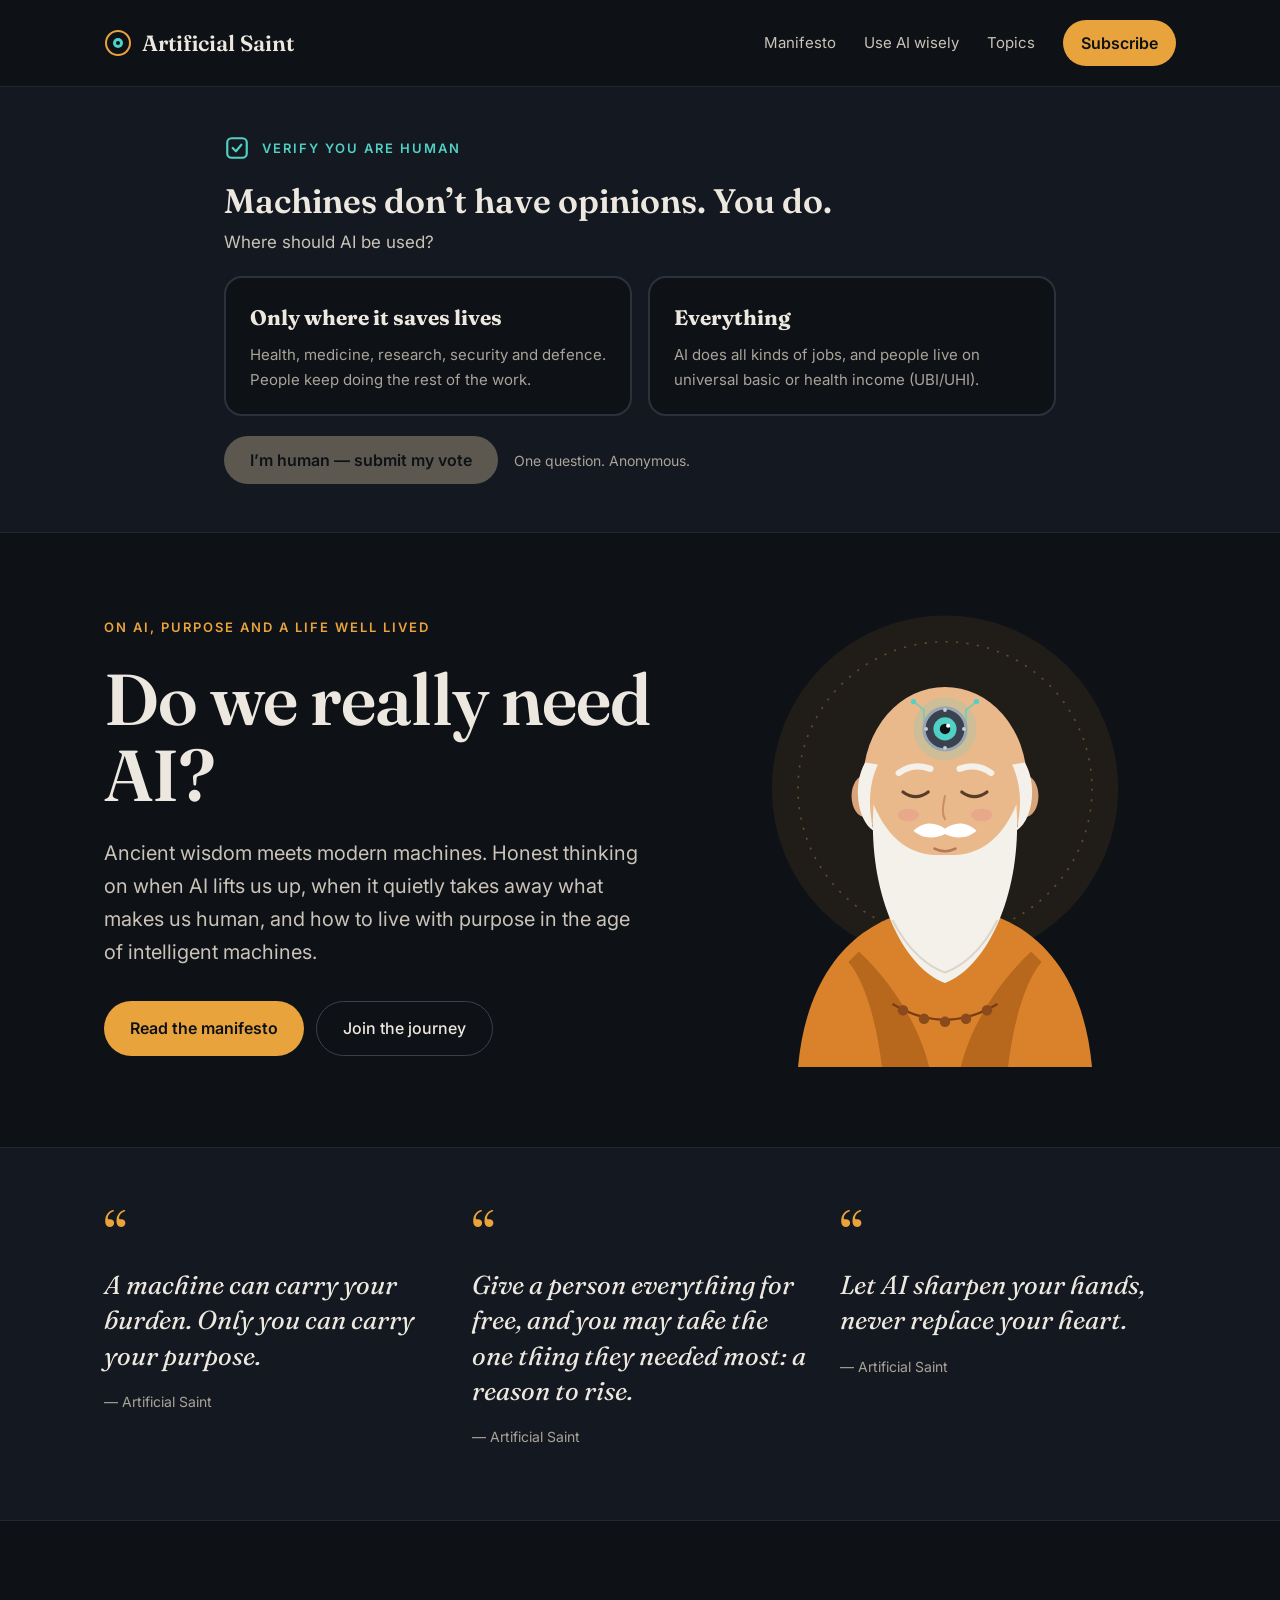
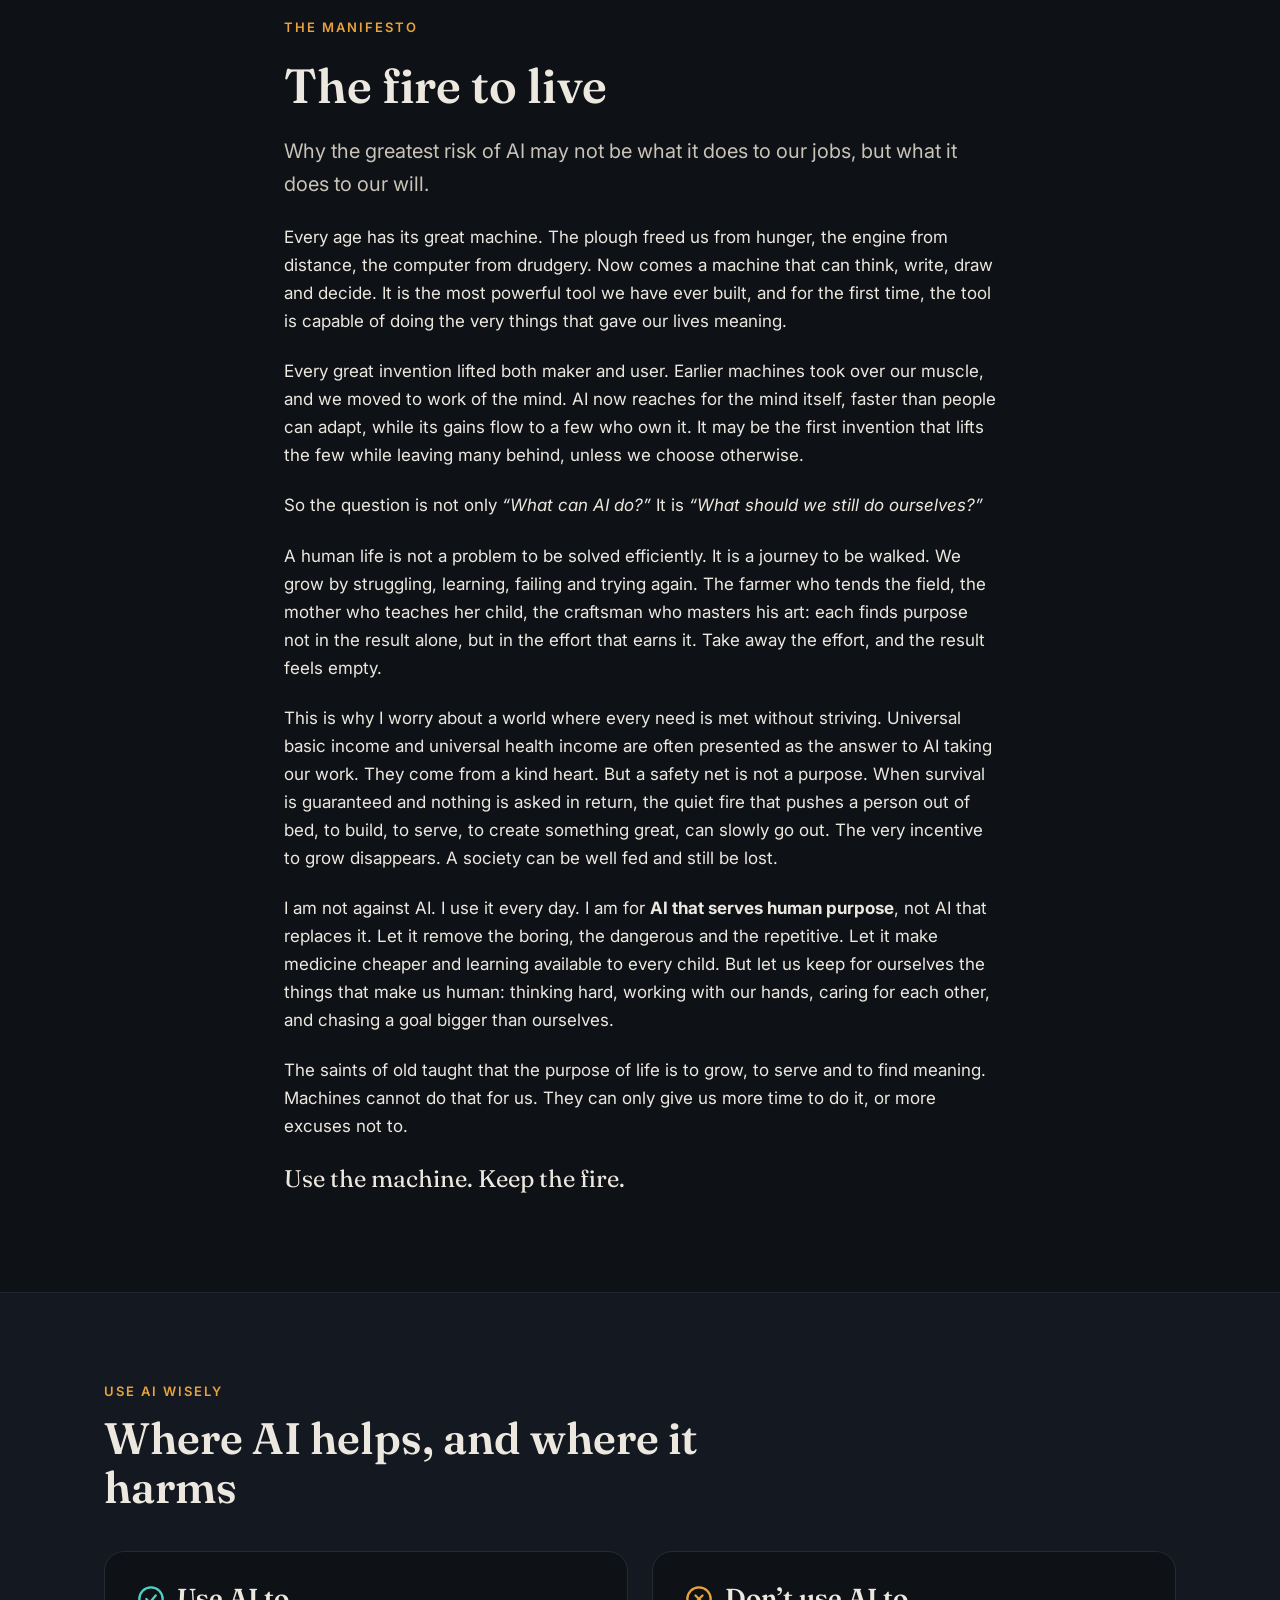
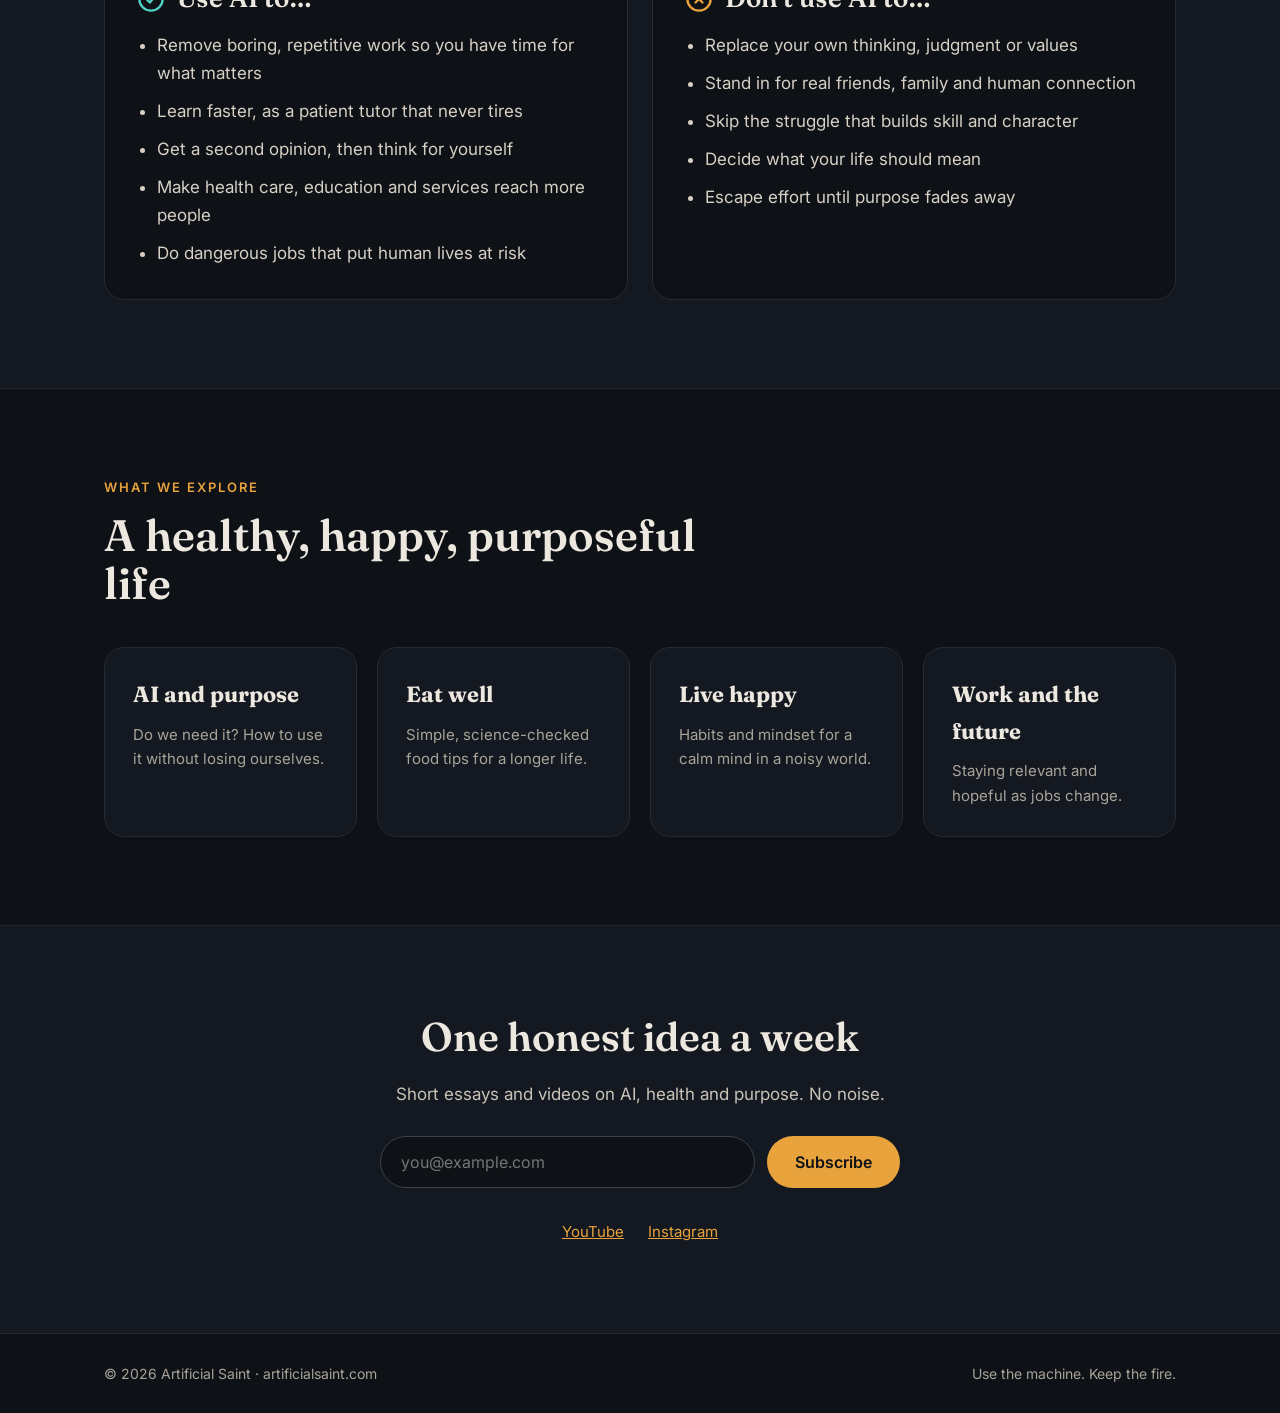
==== index.html @ 59adbdd5 "Add files via upload" ====
<!doctype html>
<html lang="en">
<head>
<meta charset="utf-8">
<meta name="viewport" content="width=device-width, initial-scale=1">
<title>Artificial Saint — Do we really need AI?</title>
<meta name="description" content="Ancient wisdom meets modern machines. Honest thinking on AI, health and living with purpose.">
<meta property="og:title" content="Artificial Saint — Do we really need AI?">
<meta property="og:description" content="Use the machine. Keep the fire.">
<meta property="og:url" content="https://artificialsaint.com">
<link rel="preconnect" href="https://fonts.googleapis.com">
<link rel="preconnect" href="https://fonts.gstatic.com" crossorigin>
<link href="https://fonts.googleapis.com/css2?family=Fraunces:ital,opsz,wght@0,9..144,400;0,9..144,600;1,9..144,400&family=Inter:wght@400;500;600&display=swap" rel="stylesheet">
<style>
:root{
  --bg:#0E1116; --bg2:#141820; --line:#22272F; --card-line:#262B33;
  --text:#EDE8DF; --soft:#C9C3B8; --muted:#A9A49A;
  --accent:#E8A33D; --teal:#4FD1C5;
  --serif:'Fraunces',Georgia,serif; --sans:'Inter',system-ui,sans-serif;
}
*{box-sizing:border-box}
html{scroll-behavior:smooth}
body{margin:0;background:var(--bg);color:var(--text);font-family:var(--sans);font-size:17px;line-height:1.65}
a{color:var(--accent)} a:hover{color:#F4C27A}
.wrap{max-width:1120px;margin:0 auto;padding-left:24px;padding-right:24px}
.narrow{max-width:760px;margin:0 auto;padding-left:24px;padding-right:24px}
.band{background:var(--bg2);border-top:1px solid var(--line);border-bottom:1px solid var(--line)}
.eyebrow{margin:0;font-size:13px;font-weight:600;letter-spacing:2px;text-transform:uppercase;color:var(--accent)}
h1,h2,h3{font-family:var(--serif);font-weight:600;margin:0;line-height:1.1}
p{margin:0}
.btn{display:inline-block;text-decoration:none;padding:14px 26px;border-radius:999px;font-weight:600;font-size:16px;border:0;cursor:pointer;font-family:inherit}
.btn-primary{background:var(--accent);color:var(--bg)} .btn-primary:hover{color:var(--bg);filter:brightness(1.08)}
.btn-ghost{color:var(--text);border:1px solid #3A414C;padding:13px 26px;font-weight:500}
.sr-only{position:absolute;width:1px;height:1px;overflow:hidden;clip:rect(0 0 0 0);white-space:nowrap}

/* Header */
header{border-bottom:1px solid var(--line)}
nav{display:flex;flex-wrap:wrap;align-items:center;justify-content:space-between;gap:16px;padding-top:20px;padding-bottom:20px}
.logo{display:flex;align-items:center;gap:10px;text-decoration:none;color:var(--text)}
.logo span{font-family:var(--serif);font-size:22px;font-weight:600}
.navlinks{display:flex;flex-wrap:wrap;align-items:center;gap:8px 28px;font-size:15px}
.navlinks a{color:var(--soft);text-decoration:none}
.navlinks a.btn{color:var(--bg);padding:10px 18px}

/* Poll */
.poll{max-width:880px;margin:0 auto;padding:48px 24px;display:flex;flex-direction:column;gap:20px}
.poll-tag{display:flex;align-items:center;gap:12px}
.poll-tag p{font-size:13px;font-weight:600;letter-spacing:2px;text-transform:uppercase;color:var(--teal)}
.poll h2{font-size:clamp(26px,3.2vw,34px);line-height:1.2}
.options{display:grid;grid-template-columns:repeat(auto-fit,minmax(280px,1fr));gap:16px}
.option{text-align:left;cursor:pointer;font:inherit;color:var(--text);background:var(--bg);border:2px solid #2C323C;border-radius:18px;padding:22px 24px;display:flex;flex-direction:column;gap:8px}
.option[aria-pressed="true"]{background:#1E2530;border-color:var(--accent)}
.option strong{font-family:var(--serif);font-size:21px}
.option span{font-size:15px;color:var(--muted)}
.vote-row{display:flex;flex-wrap:wrap;align-items:center;gap:16px}
#vote:disabled{background:#5C5850;cursor:not-allowed}
.hint{font-size:14px;color:var(--muted)}
[hidden]{display:none !important}

/* Hero */
.hero{display:flex;flex-wrap:wrap;align-items:center;gap:48px;padding-top:72px;padding-bottom:80px}
.hero-text{flex:1 1 460px;min-width:0;display:flex;flex-direction:column;gap:24px}
.hero h1{font-size:clamp(42px,6vw,72px);line-height:1.05;letter-spacing:-1px}
.hero-sub{font-size:20px;color:var(--soft);max-width:540px}
.hero-ctas{display:flex;flex-wrap:wrap;gap:12px;padding-top:8px}
.hero-art{flex:1 1 360px;min-width:0;display:flex;justify-content:center}
.hero-art svg{width:100%;max-width:420px;height:auto}

/* Quotes */
.quotes{display:grid;grid-template-columns:repeat(auto-fit,minmax(300px,1fr));gap:32px;padding-top:72px;padding-bottom:72px}
figure{margin:0;display:flex;flex-direction:column;gap:16px}
.qmark{font-family:var(--serif);font-size:64px;line-height:.5;color:var(--accent)}
blockquote{margin:0;font-family:var(--serif);font-style:italic;font-size:26px;line-height:1.35}
figcaption{font-size:14px;color:var(--muted)}

/* Manifesto */
.manifesto{display:flex;flex-direction:column;gap:22px;padding-top:96px;padding-bottom:96px}
.manifesto h2{font-size:clamp(34px,4.5vw,48px)}
.lead{font-size:20px;color:var(--soft)}
.closing{font-family:var(--serif);font-size:24px;line-height:1.4}

/* Sections */
.section{display:flex;flex-direction:column;gap:40px;padding-top:88px;padding-bottom:88px}
.section-head{display:flex;flex-direction:column;gap:12px;max-width:640px}
.section-head h2{font-size:clamp(32px,4vw,44px)}
.two-col{display:grid;grid-template-columns:repeat(auto-fit,minmax(320px,1fr));gap:24px}
.card{background:var(--bg);border:1px solid var(--card-line);border-radius:20px;padding:32px;display:flex;flex-direction:column;gap:18px}
.card-head{display:flex;align-items:center;gap:12px}
.card h3{font-size:26px}
.card ul{margin:0;padding-left:20px;display:flex;flex-direction:column;gap:10px;color:#D6D0C5}
.topics{display:grid;grid-template-columns:repeat(auto-fit,minmax(240px,1fr));gap:20px}
.topic{text-decoration:none;color:var(--text);border:1px solid var(--card-line);border-radius:20px;padding:28px;display:flex;flex-direction:column;gap:10px;background:var(--bg2)}
.topic:hover{color:var(--text);border-color:var(--accent)}
.topic strong{font-family:var(--serif);font-size:22px}
.topic span{color:var(--muted);font-size:15px}

/* Subscribe */
.subscribe{display:flex;flex-direction:column;align-items:center;gap:20px;text-align:center;padding-top:88px;padding-bottom:88px}
.subscribe h2{font-size:clamp(30px,4vw,40px);line-height:1.15}
.sub-form{display:flex;flex-wrap:wrap;justify-content:center;gap:12px;width:100%;max-width:520px;padding-top:8px}
.sub-form input{flex:1 1 260px;min-width:0;height:52px;padding:0 20px;border-radius:999px;border:1px solid #3A414C;background:var(--bg);color:var(--text);font:inherit;font-size:16px}
.sub-form button{height:52px;padding:0 28px}
.social{display:flex;flex-wrap:wrap;justify-content:center;gap:24px;padding-top:12px;font-size:15px}

footer .wrap{display:flex;flex-wrap:wrap;justify-content:space-between;gap:12px;padding-top:28px;padding-bottom:28px;font-size:14px;color:var(--muted)}
footer{border-top:1px solid var(--line)}
</style>
</head>
<body>

<header>
  <nav class="wrap" aria-label="Main">
    <a href="#top" class="logo">
      <svg width="28" height="28" viewBox="0 0 28 28" aria-hidden="true"><circle cx="14" cy="14" r="12" fill="none" stroke="#E8A33D" stroke-width="2"/><circle cx="14" cy="14" r="5" fill="#4FD1C5"/><circle cx="14" cy="14" r="2" fill="#0E1116"/></svg>
      <span>Artificial Saint</span>
    </a>
    <div class="navlinks">
      <a href="#manifesto">Manifesto</a>
      <a href="#wisdom">Use AI wisely</a>
      <a href="#topics">Topics</a>
      <a href="#subscribe" class="btn btn-primary">Subscribe</a>
    </div>
  </nav>
</header>

<section class="band" aria-label="Human check poll" style="border-top:0">
  <div class="poll">
    <div class="poll-tag">
      <svg width="26" height="26" viewBox="0 0 24 24" aria-hidden="true" fill="none" stroke="#4FD1C5" stroke-width="2" stroke-linecap="round" stroke-linejoin="round"><rect x="3" y="3" width="18" height="18" rx="4"/><path d="M8 12l3 3 5-6"/></svg>
      <p>Verify you are human</p>
    </div>
    <div id="poll-ask" style="display:flex;flex-direction:column;gap:20px">
      <div style="display:flex;flex-direction:column;gap:6px">
        <h2>Machines don’t have opinions. You do.</h2>
        <p style="color:var(--soft)">Where should AI be used?</p>
      </div>
      <div class="options">
        <button type="button" class="option" aria-pressed="false" data-id="limited">
          <strong>Only where it saves lives</strong>
          <span>Health, medicine, research, security and defence. People keep doing the rest of the work.</span>
        </button>
        <button type="button" class="option" aria-pressed="false" data-id="everything">
          <strong>Everything</strong>
          <span>AI does all kinds of jobs, and people live on universal basic or health income (UBI/UHI).</span>
        </button>
      </div>
      <div class="vote-row">
        <button type="button" id="vote" class="btn btn-primary" disabled>I’m human — submit my vote</button>
        <span class="hint">One question. Anonymous.</span>
      </div>
    </div>
    <div id="poll-done" hidden style="display:flex;flex-direction:column;gap:8px">
      <h2>Verified: you are human.</h2>
      <p style="color:var(--soft)">You voted: <strong id="poll-choice" style="color:var(--text)"></strong>. Thank you. Keep reading to see why it matters.</p>
    </div>
  </div>
</section>

<main>
<section id="top" class="wrap hero">
  <div class="hero-text">
    <p class="eyebrow">On AI, purpose and a life well lived</p>
    <h1>Do we really need AI?</h1>
    <p class="hero-sub">Ancient wisdom meets modern machines. Honest thinking on when AI lifts us up, when it quietly takes away what makes us human, and how to live with purpose in the age of intelligent machines.</p>
    <div class="hero-ctas">
      <a href="#manifesto" class="btn btn-primary">Read the manifesto</a>
      <a href="#subscribe" class="btn btn-ghost">Join the journey</a>
    </div>
  </div>
  <div class="hero-art">
    <svg viewBox="0 0 400 440" role="img" aria-label="Cartoon of a calm old saint with a long white beard, saffron robe and a glowing robotic eye on his forehead">
      <circle cx="200" cy="175" r="165" fill="#E8A33D" opacity="0.08"/>
      <circle cx="200" cy="175" r="140" fill="none" stroke="#E8A33D" stroke-opacity="0.35" stroke-width="1.5" stroke-dasharray="2 8"/>
      <path d="M60 440 C70 330 135 288 200 288 C265 288 330 330 340 440 Z" fill="#D9822B"/>
      <path d="M118 330 C150 360 175 400 185 440 L140 440 C135 400 125 360 108 340 Z" fill="#B8681C"/>
      <path d="M282 330 C250 360 225 400 215 440 L260 440 C265 400 275 360 292 340 Z" fill="#B8681C"/>
      <rect x="178" y="250" width="44" height="45" rx="12" fill="#D9A47A"/>
      <ellipse cx="124" cy="182" rx="13" ry="20" fill="#D9A47A"/>
      <ellipse cx="276" cy="182" rx="13" ry="20" fill="#D9A47A"/>
      <ellipse cx="200" cy="168" rx="78" ry="90" fill="#E9B98C"/>
      <path d="M124 150 C112 170 116 205 132 215 C126 190 128 170 136 152 Z" fill="#F4F1EA"/>
      <path d="M276 150 C288 170 284 205 268 215 C274 190 272 170 264 152 Z" fill="#F4F1EA"/>
      <path d="M132 190 C126 275 160 345 200 360 C240 345 274 275 268 190 C252 228 228 240 200 238 C172 240 148 228 132 190 Z" fill="#F4F1EA"/>
      <path d="M150 300 C165 330 185 345 200 350 C215 345 235 330 250 300" fill="none" stroke="#DCD6CA" stroke-width="2"/>
      <path d="M170 215 C180 205 192 207 200 213 C208 207 220 205 230 215 C220 224 208 222 200 218 C192 222 180 224 170 215 Z" fill="#FFFFFF"/>
      <path d="M190 232 Q200 237 210 232" fill="none" stroke="#B5785A" stroke-width="2.5" stroke-linecap="round"/>
      <path d="M156 160 Q170 150 186 156" fill="none" stroke="#F4F1EA" stroke-width="6" stroke-linecap="round"/>
      <path d="M214 156 Q230 150 244 160" fill="none" stroke="#F4F1EA" stroke-width="6" stroke-linecap="round"/>
      <path d="M160 178 Q172 187 184 178" fill="none" stroke="#5A3A28" stroke-width="3" stroke-linecap="round"/>
      <path d="M216 178 Q228 187 240 178" fill="none" stroke="#5A3A28" stroke-width="3" stroke-linecap="round"/>
      <ellipse cx="165" cy="200" rx="10" ry="6" fill="#E59A86" opacity="0.5"/>
      <ellipse cx="235" cy="200" rx="10" ry="6" fill="#E59A86" opacity="0.5"/>
      <path d="M200 182 Q196 198 200 204" fill="none" stroke="#C98E66" stroke-width="2" stroke-linecap="round"/>
      <path d="M170 92 L180 100 L180 112" fill="none" stroke="#4FD1C5" stroke-width="1.6" stroke-opacity="0.7"/>
      <path d="M230 92 L220 100 L220 112" fill="none" stroke="#4FD1C5" stroke-width="1.6" stroke-opacity="0.7"/>
      <circle cx="170" cy="92" r="2.5" fill="#4FD1C5"/>
      <circle cx="230" cy="92" r="2.5" fill="#4FD1C5"/>
      <circle cx="200" cy="118" r="30" fill="#4FD1C5" opacity="0.18"/>
      <circle cx="200" cy="118" r="20" fill="#3A4250" stroke="#9AA6B2" stroke-width="3"/>
      <circle cx="200" cy="100" r="1.8" fill="#C7D0D9"/>
      <circle cx="200" cy="136" r="1.8" fill="#C7D0D9"/>
      <circle cx="182" cy="118" r="1.8" fill="#C7D0D9"/>
      <circle cx="218" cy="118" r="1.8" fill="#C7D0D9"/>
      <circle cx="200" cy="118" r="11" fill="#4FD1C5"/>
      <circle cx="200" cy="118" r="5" fill="#0E1116"/>
      <circle cx="203" cy="115" r="2" fill="#FFFFFF"/>
      <path d="M150 380 Q200 410 250 380" fill="none" stroke="#7A3E12" stroke-width="2"/>
      <circle cx="160" cy="386" r="5" fill="#8B4A1C"/>
      <circle cx="180" cy="394" r="5" fill="#8B4A1C"/>
      <circle cx="200" cy="397" r="5" fill="#8B4A1C"/>
      <circle cx="220" cy="394" r="5" fill="#8B4A1C"/>
      <circle cx="240" cy="386" r="5" fill="#8B4A1C"/>
    </svg>
  </div>
</section>

<section class="band" aria-label="Quotes">
  <div class="wrap quotes">
    <figure>
      <span class="qmark" aria-hidden="true">“</span>
      <blockquote>A machine can carry your burden. Only you can carry your purpose.</blockquote>
      <figcaption>— Artificial Saint</figcaption>
    </figure>
    <figure>
      <span class="qmark" aria-hidden="true">“</span>
      <blockquote>Give a person everything for free, and you may take the one thing they needed most: a reason to rise.</blockquote>
      <figcaption>— Artificial Saint</figcaption>
    </figure>
    <figure>
      <span class="qmark" aria-hidden="true">“</span>
      <blockquote>Let AI sharpen your hands, never replace your heart.</blockquote>
      <figcaption>— Artificial Saint</figcaption>
    </figure>
  </div>
</section>

<section id="manifesto" class="narrow manifesto">
  <p class="eyebrow">The manifesto</p>
  <h2>The fire to live</h2>
  <p class="lead">Why the greatest risk of AI may not be what it does to our jobs, but what it does to our will.</p>
  <p>Every age has its great machine. The plough freed us from hunger, the engine from distance, the computer from drudgery. Now comes a machine that can think, write, draw and decide. It is the most powerful tool we have ever built, and for the first time, the tool is capable of doing the very things that gave our lives meaning.</p>
  <p>Every great invention lifted both maker and user. Earlier machines took over our muscle, and we moved to work of the mind. AI now reaches for the mind itself, faster than people can adapt, while its gains flow to a few who own it. It may be the first invention that lifts the few while leaving many behind, unless we choose otherwise.</p>
  <p>So the question is not only <em>“What can AI do?”</em> It is <em>“What should we still do ourselves?”</em></p>
  <p>A human life is not a problem to be solved efficiently. It is a journey to be walked. We grow by struggling, learning, failing and trying again. The farmer who tends the field, the mother who teaches her child, the craftsman who masters his art: each finds purpose not in the result alone, but in the effort that earns it. Take away the effort, and the result feels empty.</p>
  <p>This is why I worry about a world where every need is met without striving. Universal basic income and universal health income are often presented as the answer to AI taking our work. They come from a kind heart. But a safety net is not a purpose. When survival is guaranteed and nothing is asked in return, the quiet fire that pushes a person out of bed, to build, to serve, to create something great, can slowly go out. The very incentive to grow disappears. A society can be well fed and still be lost.</p>
  <p>I am not against AI. I use it every day. I am for <strong>AI that serves human purpose</strong>, not AI that replaces it. Let it remove the boring, the dangerous and the repetitive. Let it make medicine cheaper and learning available to every child. But let us keep for ourselves the things that make us human: thinking hard, working with our hands, caring for each other, and chasing a goal bigger than ourselves.</p>
  <p>The saints of old taught that the purpose of life is to grow, to serve and to find meaning. Machines cannot do that for us. They can only give us more time to do it, or more excuses not to.</p>
  <p class="closing">Use the machine. Keep the fire.</p>
</section>

<section id="wisdom" class="band">
  <div class="wrap section">
    <div class="section-head">
      <p class="eyebrow">Use AI wisely</p>
      <h2>Where AI helps, and where it harms</h2>
    </div>
    <div class="two-col">
      <div class="card">
        <div class="card-head">
          <svg width="28" height="28" viewBox="0 0 24 24" aria-hidden="true" fill="none" stroke="#4FD1C5" stroke-width="2" stroke-linecap="round" stroke-linejoin="round"><circle cx="12" cy="12" r="10"/><path d="M8 12l3 3 5-6"/></svg>
          <h3>Use AI to…</h3>
        </div>
        <ul>
          <li>Remove boring, repetitive work so you have time for what matters</li>
          <li>Learn faster, as a patient tutor that never tires</li>
          <li>Get a second opinion, then think for yourself</li>
          <li>Make health care, education and services reach more people</li>
          <li>Do dangerous jobs that put human lives at risk</li>
        </ul>
      </div>
      <div class="card">
        <div class="card-head">
          <svg width="28" height="28" viewBox="0 0 24 24" aria-hidden="true" fill="none" stroke="#E8A33D" stroke-width="2" stroke-linecap="round" stroke-linejoin="round"><circle cx="12" cy="12" r="10"/><path d="M9 9l6 6M15 9l-6 6"/></svg>
          <h3>Don’t use AI to…</h3>
        </div>
        <ul>
          <li>Replace your own thinking, judgment or values</li>
          <li>Stand in for real friends, family and human connection</li>
          <li>Skip the struggle that builds skill and character</li>
          <li>Decide what your life should mean</li>
          <li>Escape effort until purpose fades away</li>
        </ul>
      </div>
    </div>
  </div>
</section>

<section id="topics" class="wrap section">
  <div class="section-head">
    <p class="eyebrow">What we explore</p>
    <h2>A healthy, happy, purposeful life</h2>
  </div>
  <div class="topics">
    <a href="#subscribe" class="topic"><strong>AI and purpose</strong><span>Do we need it? How to use it without losing ourselves.</span></a>
    <a href="#subscribe" class="topic"><strong>Eat well</strong><span>Simple, science-checked food tips for a longer life.</span></a>
    <a href="#subscribe" class="topic"><strong>Live happy</strong><span>Habits and mindset for a calm mind in a noisy world.</span></a>
    <a href="#subscribe" class="topic"><strong>Work and the future</strong><span>Staying relevant and hopeful as jobs change.</span></a>
  </div>
</section>

<section id="subscribe" class="band" style="border-bottom:0">
  <div class="narrow subscribe">
    <h2>One honest idea a week</h2>
    <p style="color:var(--soft)">Short essays and videos on AI, health and purpose. No noise.</p>
    <form class="sub-form" id="sub-form">
      <label for="email" class="sr-only">Email address</label>
      <input id="email" type="email" placeholder="you@example.com" required>
      <button type="submit" class="btn btn-primary">Subscribe</button>
    </form>
    <p id="sub-msg" class="hint" hidden>Thank you! You’re on the list.</p>
    <div class="social">
      <a href="https://www.youtube.com/@artificialsaint">YouTube</a>
      <a href="https://www.instagram.com/artificialsaint">Instagram</a>
    </div>
  </div>
</section>
</main>

<footer>
  <div class="wrap">
    <span>© 2026 Artificial Saint · artificialsaint.com</span>
    <span>Use the machine. Keep the fire.</span>
  </div>
</footer>

<script>
// Poll (front end only — connect to a form service or database to store votes)
(function(){
  var options = document.querySelectorAll('.option');
  var vote = document.getElementById('vote');
  var choice = null, title = '';
  options.forEach(function(btn){
    btn.addEventListener('click', function(){
      options.forEach(function(b){ b.setAttribute('aria-pressed','false'); });
      btn.setAttribute('aria-pressed','true');
      choice = btn.dataset.id;
      title = btn.querySelector('strong').textContent;
      vote.disabled = false;
    });
  });
  vote.addEventListener('click', function(){
    if(!choice) return;
    // TODO: send `choice` to your poll backend here.
    document.getElementById('poll-choice').textContent = title;
    document.getElementById('poll-ask').hidden = true;
    document.getElementById('poll-done').hidden = false;
  });
})();

// Subscribe (front end only — connect to your email service)
document.getElementById('sub-form').addEventListener('submit', function(e){
  e.preventDefault();
  // TODO: send the email address to your newsletter service here.
  this.hidden = true;
  document.getElementById('sub-msg').hidden = false;
});
</script>
</body>
</html>
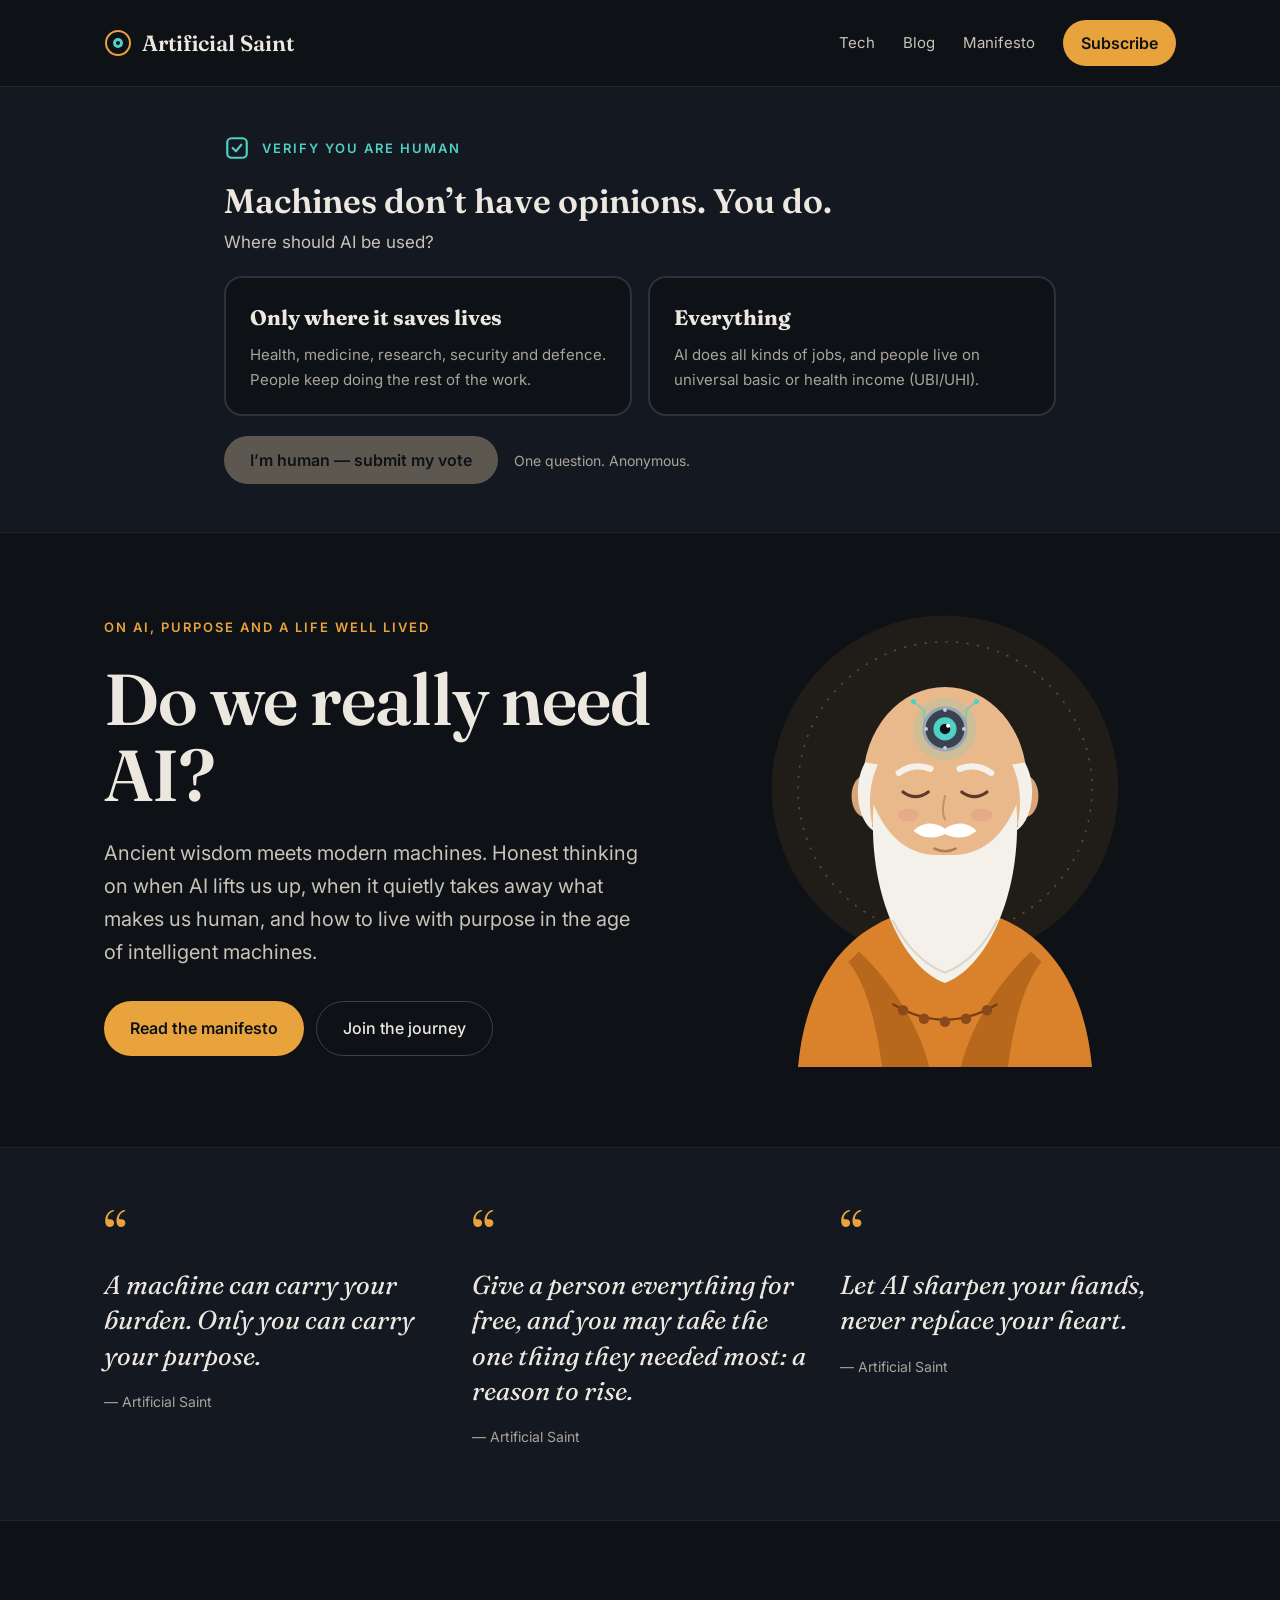
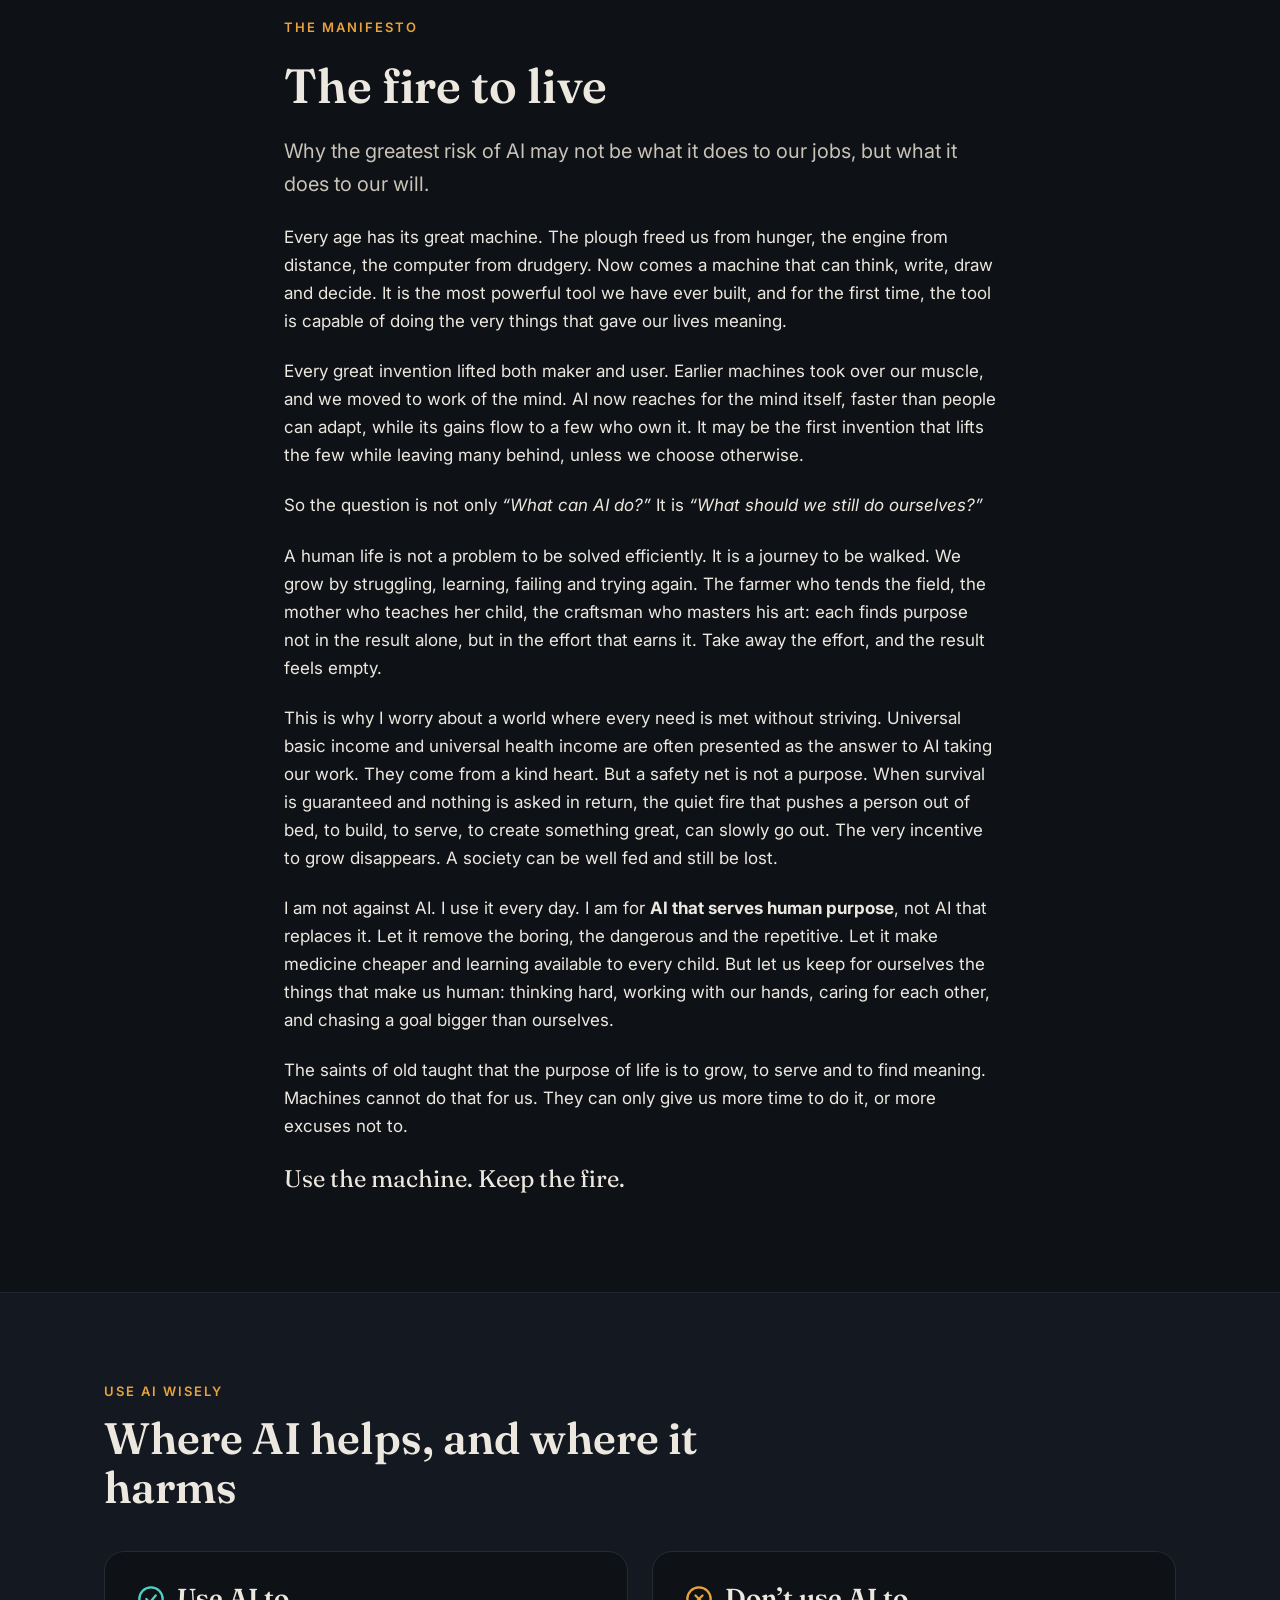
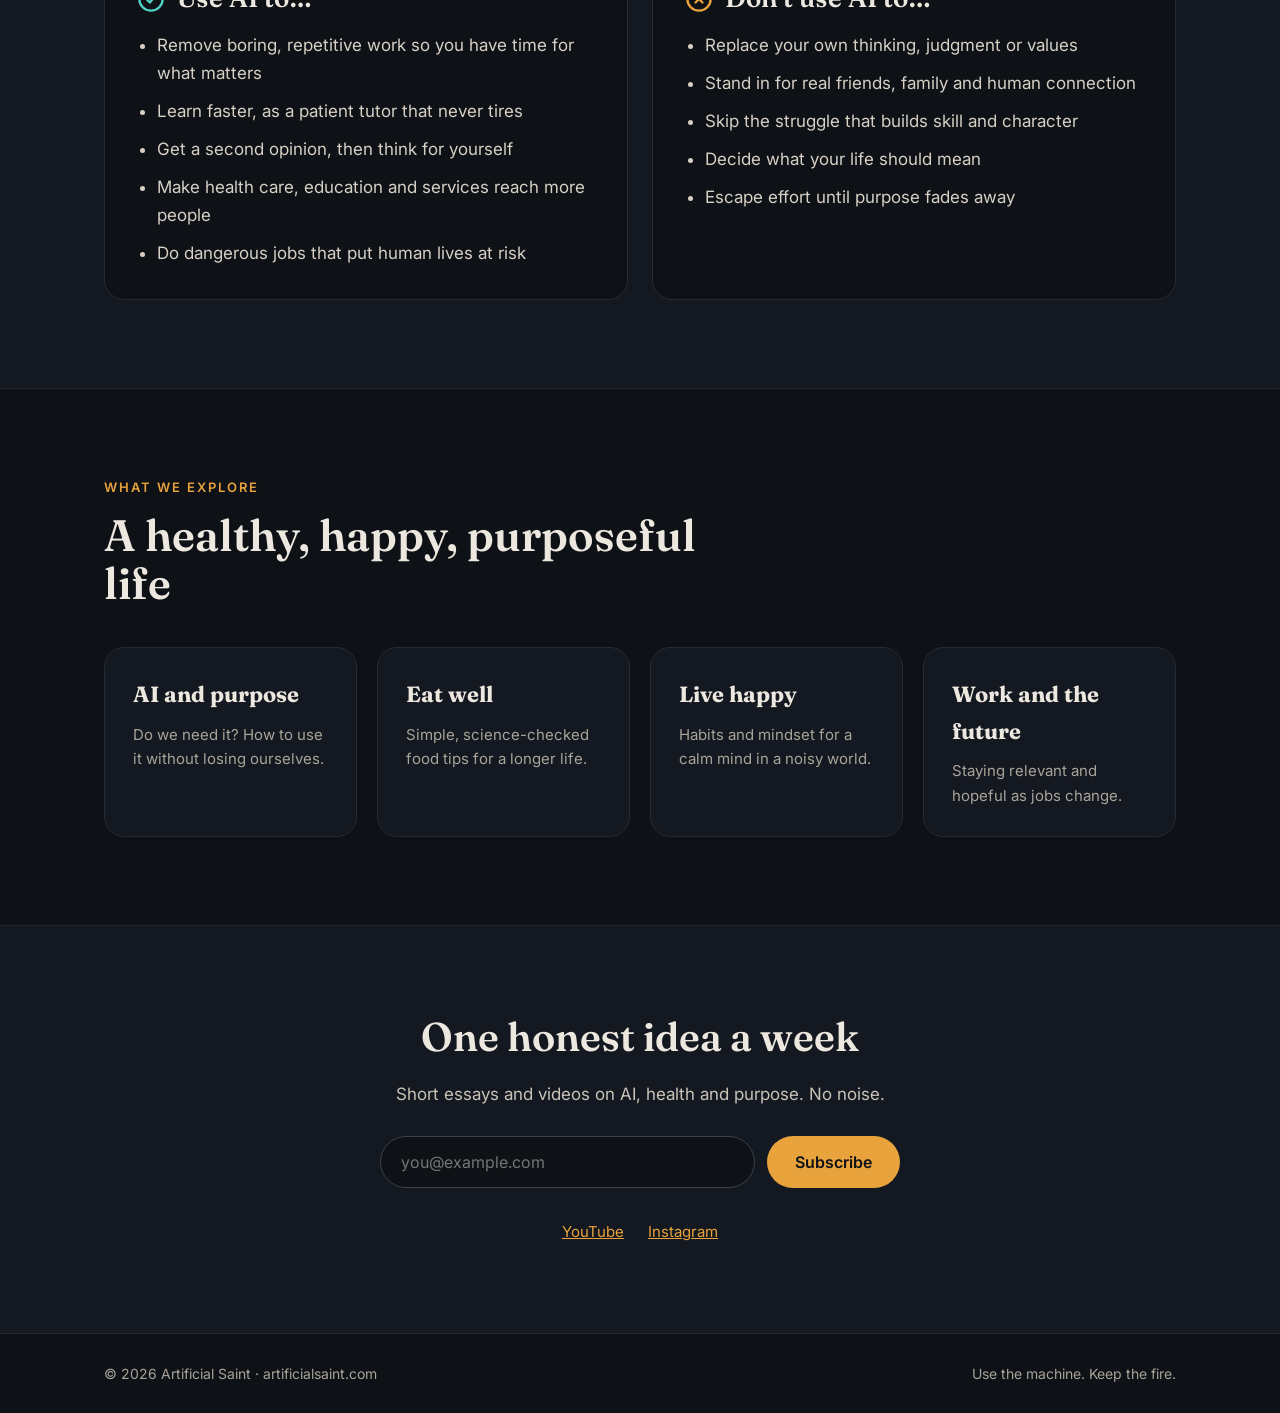
==== commit d5167a78: "Add files via upload" ====
--- a/index.html
+++ b/index.html
@@ -3,6 +3,8 @@
 <head>
 <meta charset="utf-8">
 <meta name="viewport" content="width=device-width, initial-scale=1">
+<script async src="https://pagead2.googlesyndication.com/pagead/js/adsbygoogle.js?client=ca-pub-4591474599570983"
+     crossorigin="anonymous"></script>
 <title>Artificial Saint — Do we really need AI?</title>
 <meta name="description" content="Ancient wisdom meets modern machines. Honest thinking on AI, health and living with purpose.">
 <meta property="og:title" content="Artificial Saint — Do we really need AI?">
@@ -115,9 +117,9 @@
       <span>Artificial Saint</span>
     </a>
     <div class="navlinks">
+      <a href="/tech/">Tech</a>
+      <a href="/blog/">Blog</a>
       <a href="#manifesto">Manifesto</a>
-      <a href="#wisdom">Use AI wisely</a>
-      <a href="#topics">Topics</a>
       <a href="#subscribe" class="btn btn-primary">Subscribe</a>
     </div>
   </nav>
@@ -291,7 +293,7 @@
     <h2>A healthy, happy, purposeful life</h2>
   </div>
   <div class="topics">
-    <a href="#subscribe" class="topic"><strong>AI and purpose</strong><span>Do we need it? How to use it without losing ourselves.</span></a>
+    <a href="/blog/" class="topic"><strong>AI and purpose</strong><span>Do we need it? How to use it without losing ourselves.</span></a>
     <a href="#subscribe" class="topic"><strong>Eat well</strong><span>Simple, science-checked food tips for a longer life.</span></a>
     <a href="#subscribe" class="topic"><strong>Live happy</strong><span>Habits and mindset for a calm mind in a noisy world.</span></a>
     <a href="#subscribe" class="topic"><strong>Work and the future</strong><span>Staying relevant and hopeful as jobs change.</span></a>
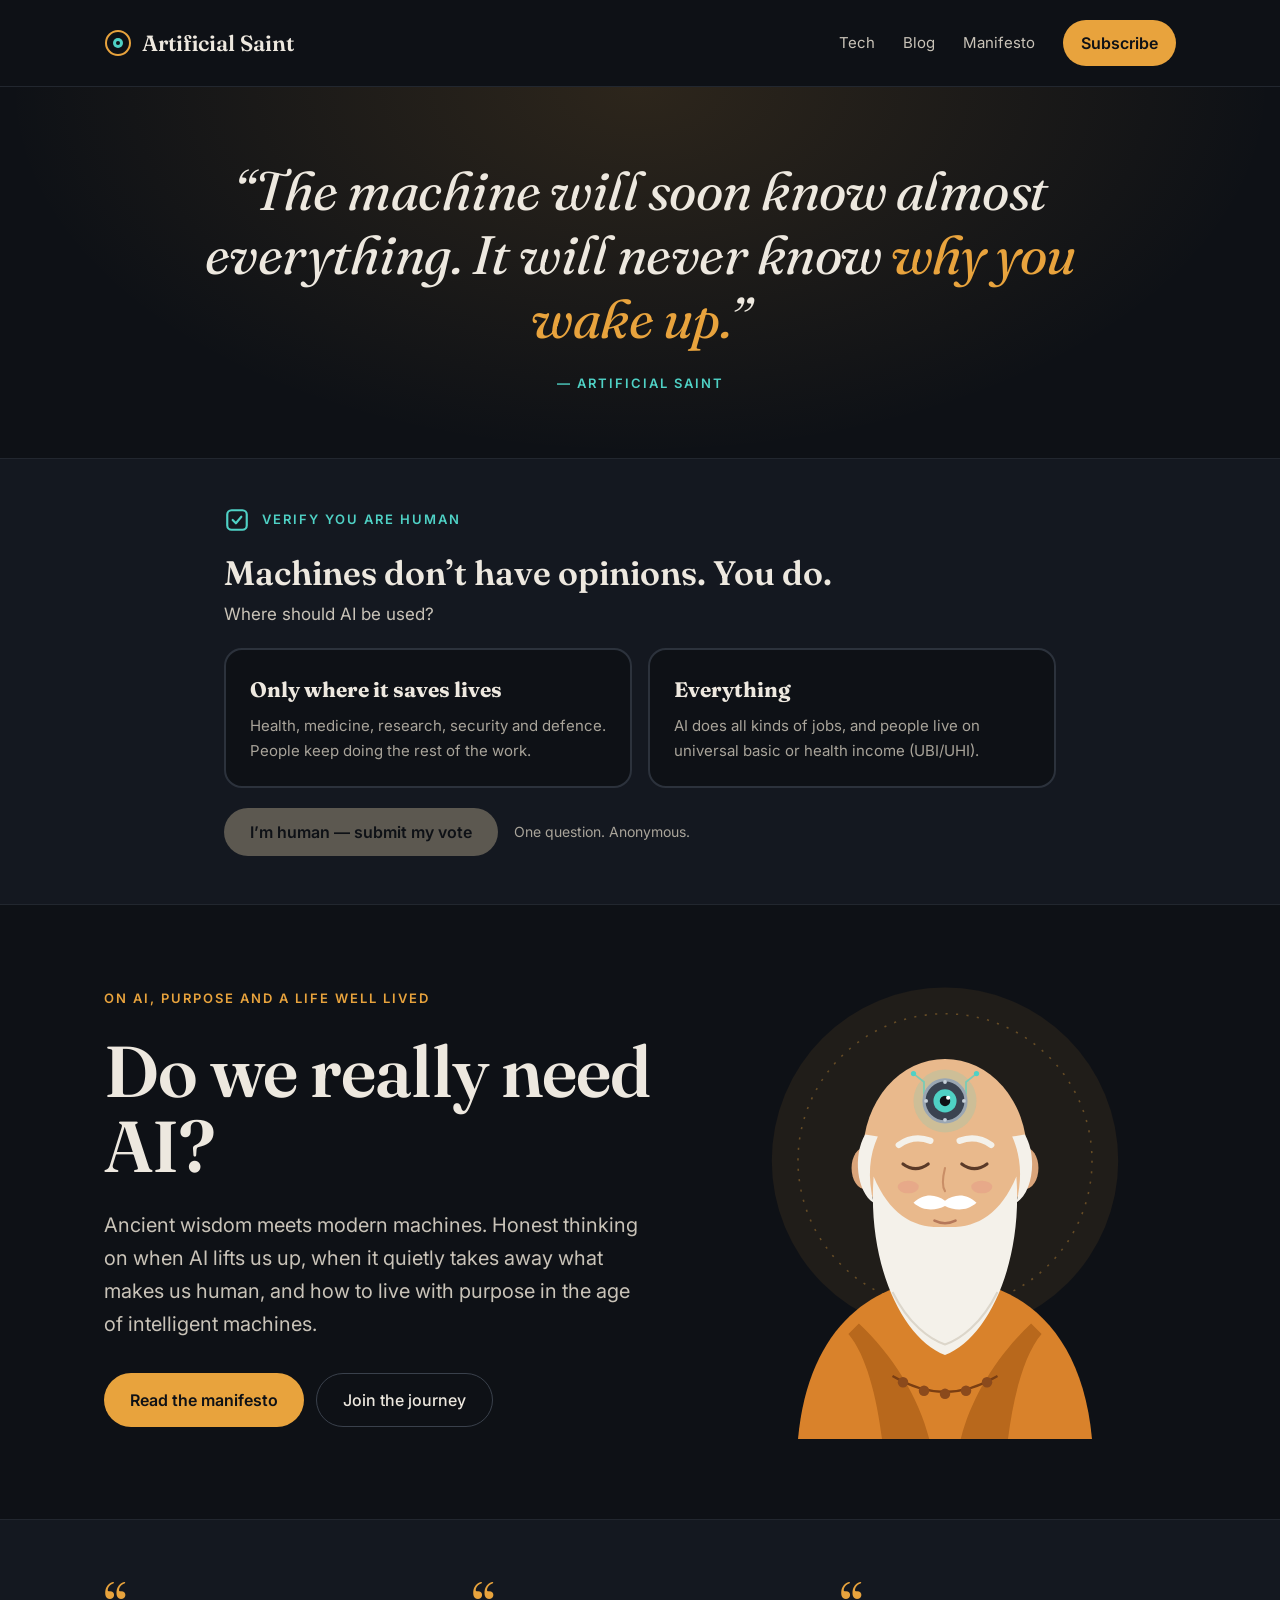
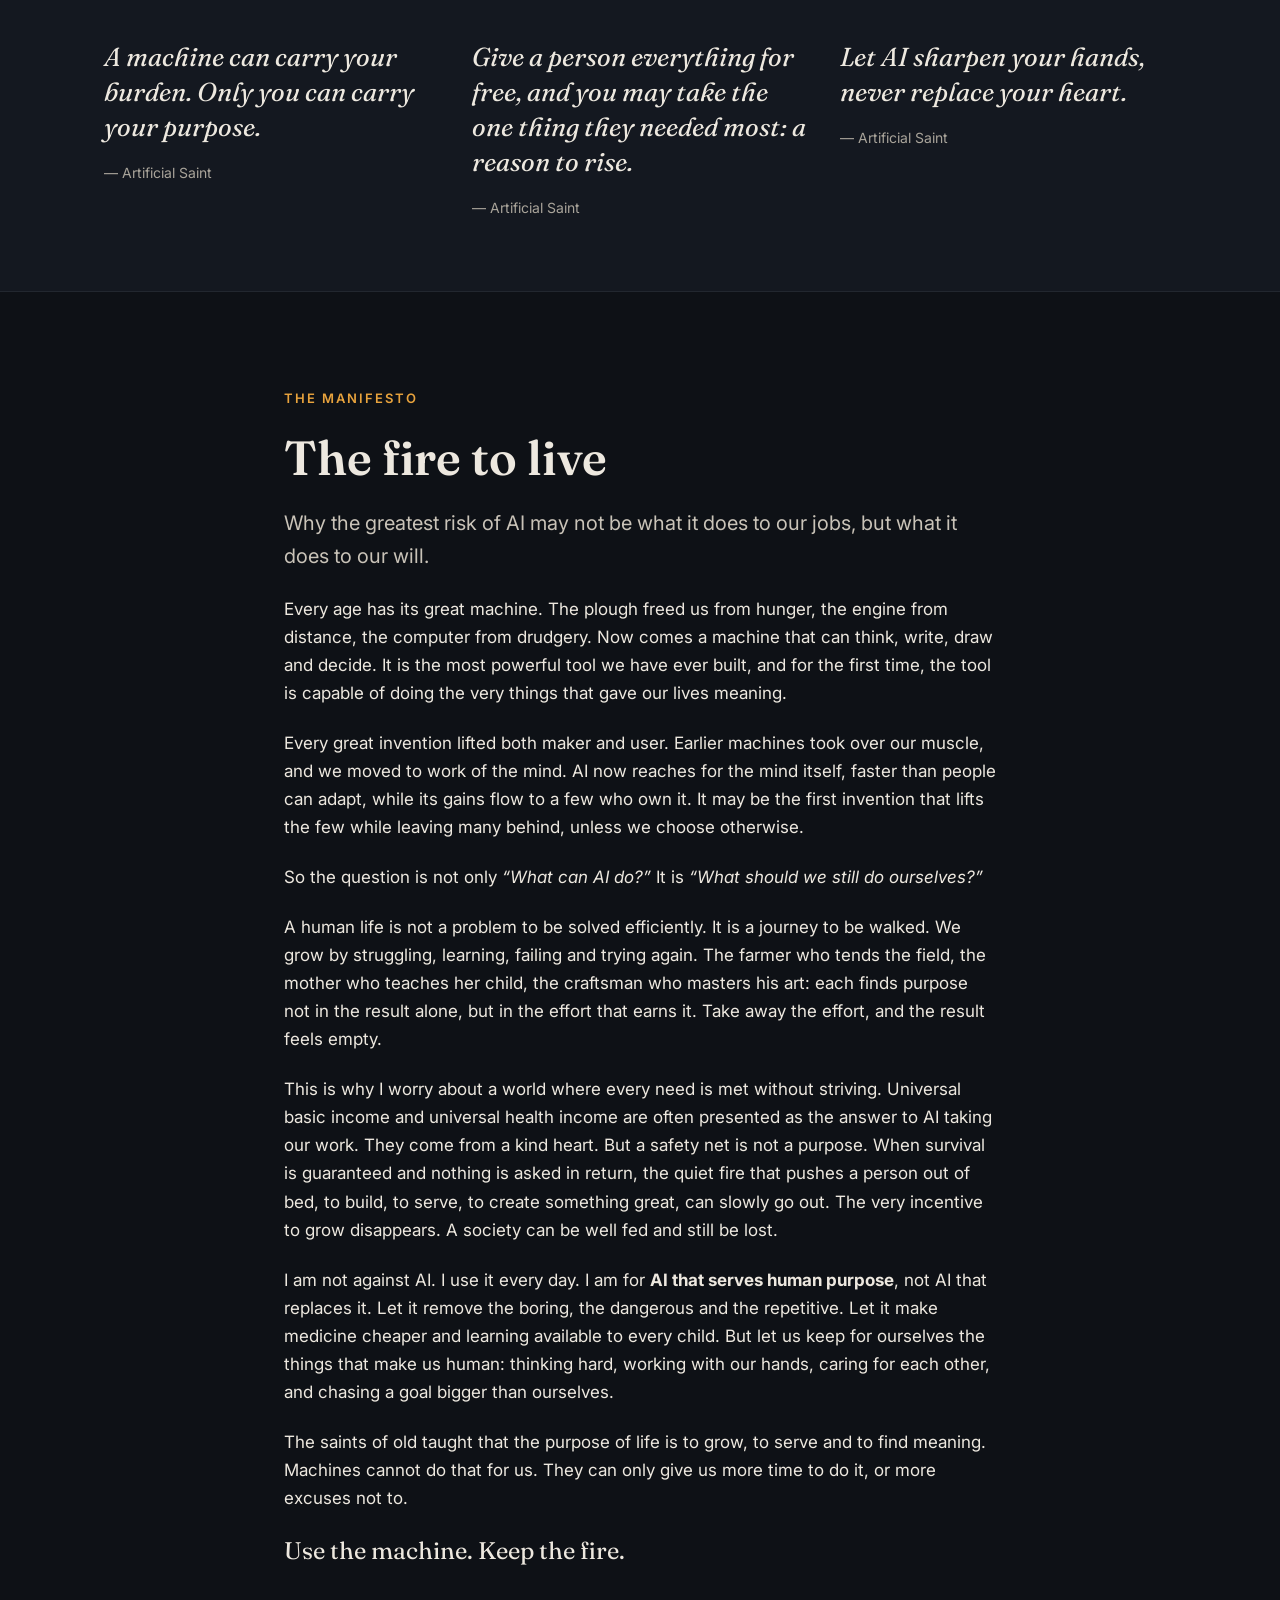
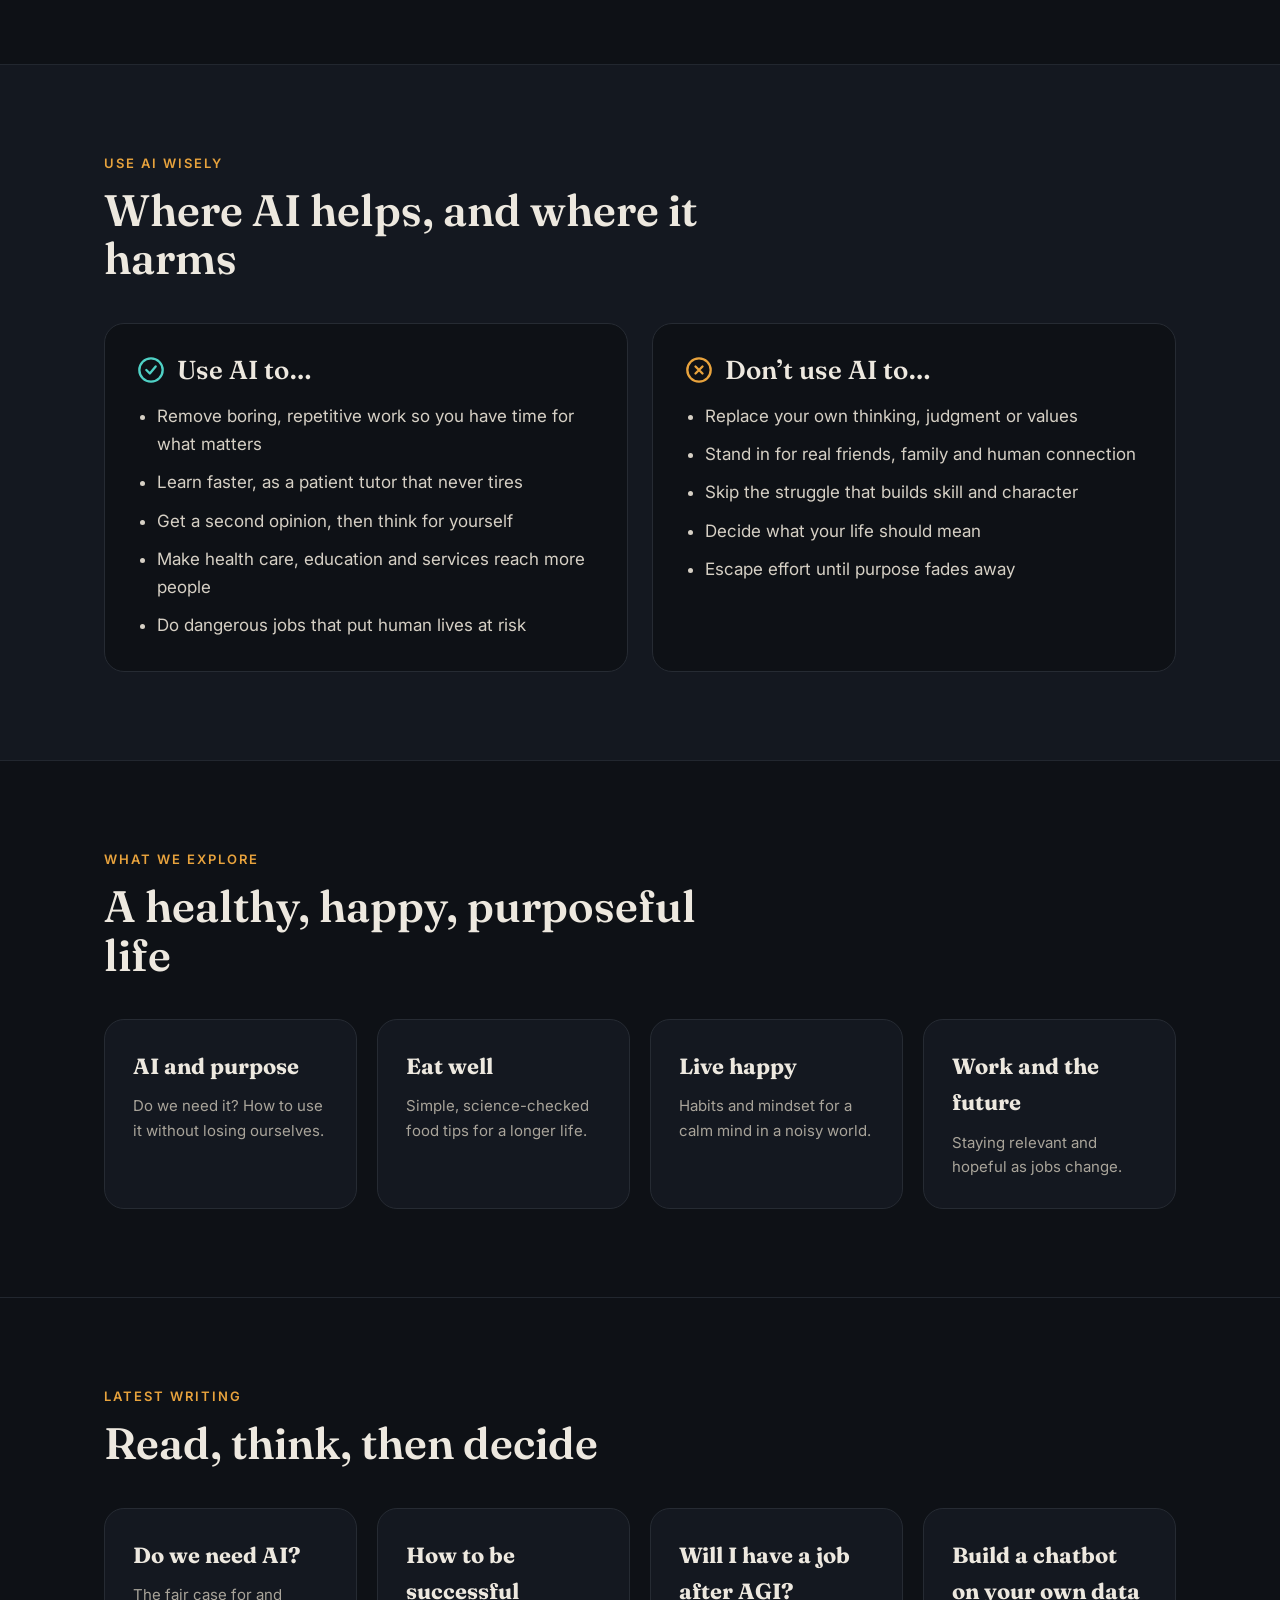
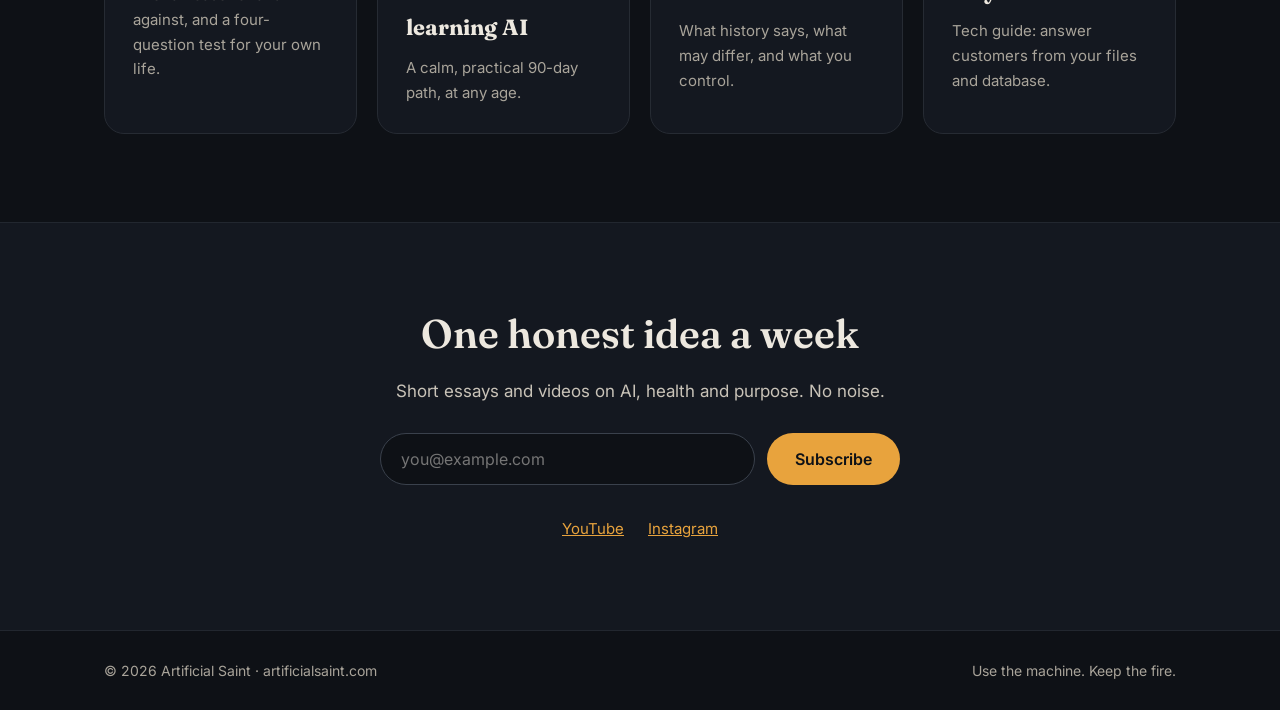
==== commit 7787f365: "Add files via upload" ====
--- a/index.html
+++ b/index.html
@@ -106,6 +106,11 @@
 
 footer .wrap{display:flex;flex-wrap:wrap;justify-content:space-between;gap:12px;padding-top:28px;padding-bottom:28px;font-size:14px;color:var(--muted)}
 footer{border-top:1px solid var(--line)}
+/* Top quote */
+.top-quote{padding:72px 24px 64px;text-align:center;display:flex;flex-direction:column;align-items:center;gap:22px;background:radial-gradient(ellipse at 50% 0%,rgba(232,163,61,.14),transparent 70%)}
+.top-quote blockquote{max-width:900px;font-size:clamp(30px,4.6vw,54px);line-height:1.18;font-style:italic;letter-spacing:-.5px}
+.top-quote blockquote em{color:var(--accent);font-style:italic}
+.top-quote figcaption{font-size:13px;font-weight:600;letter-spacing:2px;text-transform:uppercase;color:var(--teal)}
 </style>
 </head>
 <body>
@@ -125,7 +130,13 @@
   </nav>
 </header>
 
-<section class="band" aria-label="Human check poll" style="border-top:0">
+
+<figure class="top-quote" aria-label="Quote">
+  <blockquote>“The machine will soon know almost everything. It will never know <em>why you wake up.</em>”</blockquote>
+  <figcaption>— Artificial Saint</figcaption>
+</figure>
+
+<section class="band" aria-label="Human check poll">
   <div class="poll">
     <div class="poll-tag">
       <svg width="26" height="26" viewBox="0 0 24 24" aria-hidden="true" fill="none" stroke="#4FD1C5" stroke-width="2" stroke-linecap="round" stroke-linejoin="round"><rect x="3" y="3" width="18" height="18" rx="4"/><path d="M8 12l3 3 5-6"/></svg>
@@ -293,10 +304,25 @@
     <h2>A healthy, happy, purposeful life</h2>
   </div>
   <div class="topics">
-    <a href="/blog/" class="topic"><strong>AI and purpose</strong><span>Do we need it? How to use it without losing ourselves.</span></a>
+    <a href="/blog/do-we-need-ai.html" class="topic"><strong>AI and purpose</strong><span>Do we need it? How to use it without losing ourselves.</span></a>
     <a href="#subscribe" class="topic"><strong>Eat well</strong><span>Simple, science-checked food tips for a longer life.</span></a>
     <a href="#subscribe" class="topic"><strong>Live happy</strong><span>Habits and mindset for a calm mind in a noisy world.</span></a>
-    <a href="#subscribe" class="topic"><strong>Work and the future</strong><span>Staying relevant and hopeful as jobs change.</span></a>
+    <a href="/blog/will-i-have-a-job-after-agi.html" class="topic"><strong>Work and the future</strong><span>Staying relevant and hopeful as jobs change.</span></a>
+  </div>
+</section>
+
+<section id="latest" style="border-top:1px solid var(--line)">
+  <div class="wrap section">
+    <div class="section-head">
+      <p class="eyebrow">Latest writing</p>
+      <h2>Read, think, then decide</h2>
+    </div>
+    <div class="topics">
+      <a href="/blog/do-we-need-ai.html" class="topic"><strong>Do we need AI?</strong><span>The fair case for and against, and a four-question test for your own life.</span></a>
+      <a href="/blog/how-to-succeed-learning-ai.html" class="topic"><strong>How to be successful learning AI</strong><span>A calm, practical 90-day path, at any age.</span></a>
+      <a href="/blog/will-i-have-a-job-after-agi.html" class="topic"><strong>Will I have a job after AGI?</strong><span>What history says, what may differ, and what you control.</span></a>
+      <a href="/tech/build-a-chatbot-with-your-files-and-database.html" class="topic"><strong>Build a chatbot on your own data</strong><span>Tech guide: answer customers from your files and database.</span></a>
+    </div>
   </div>
 </section>
 
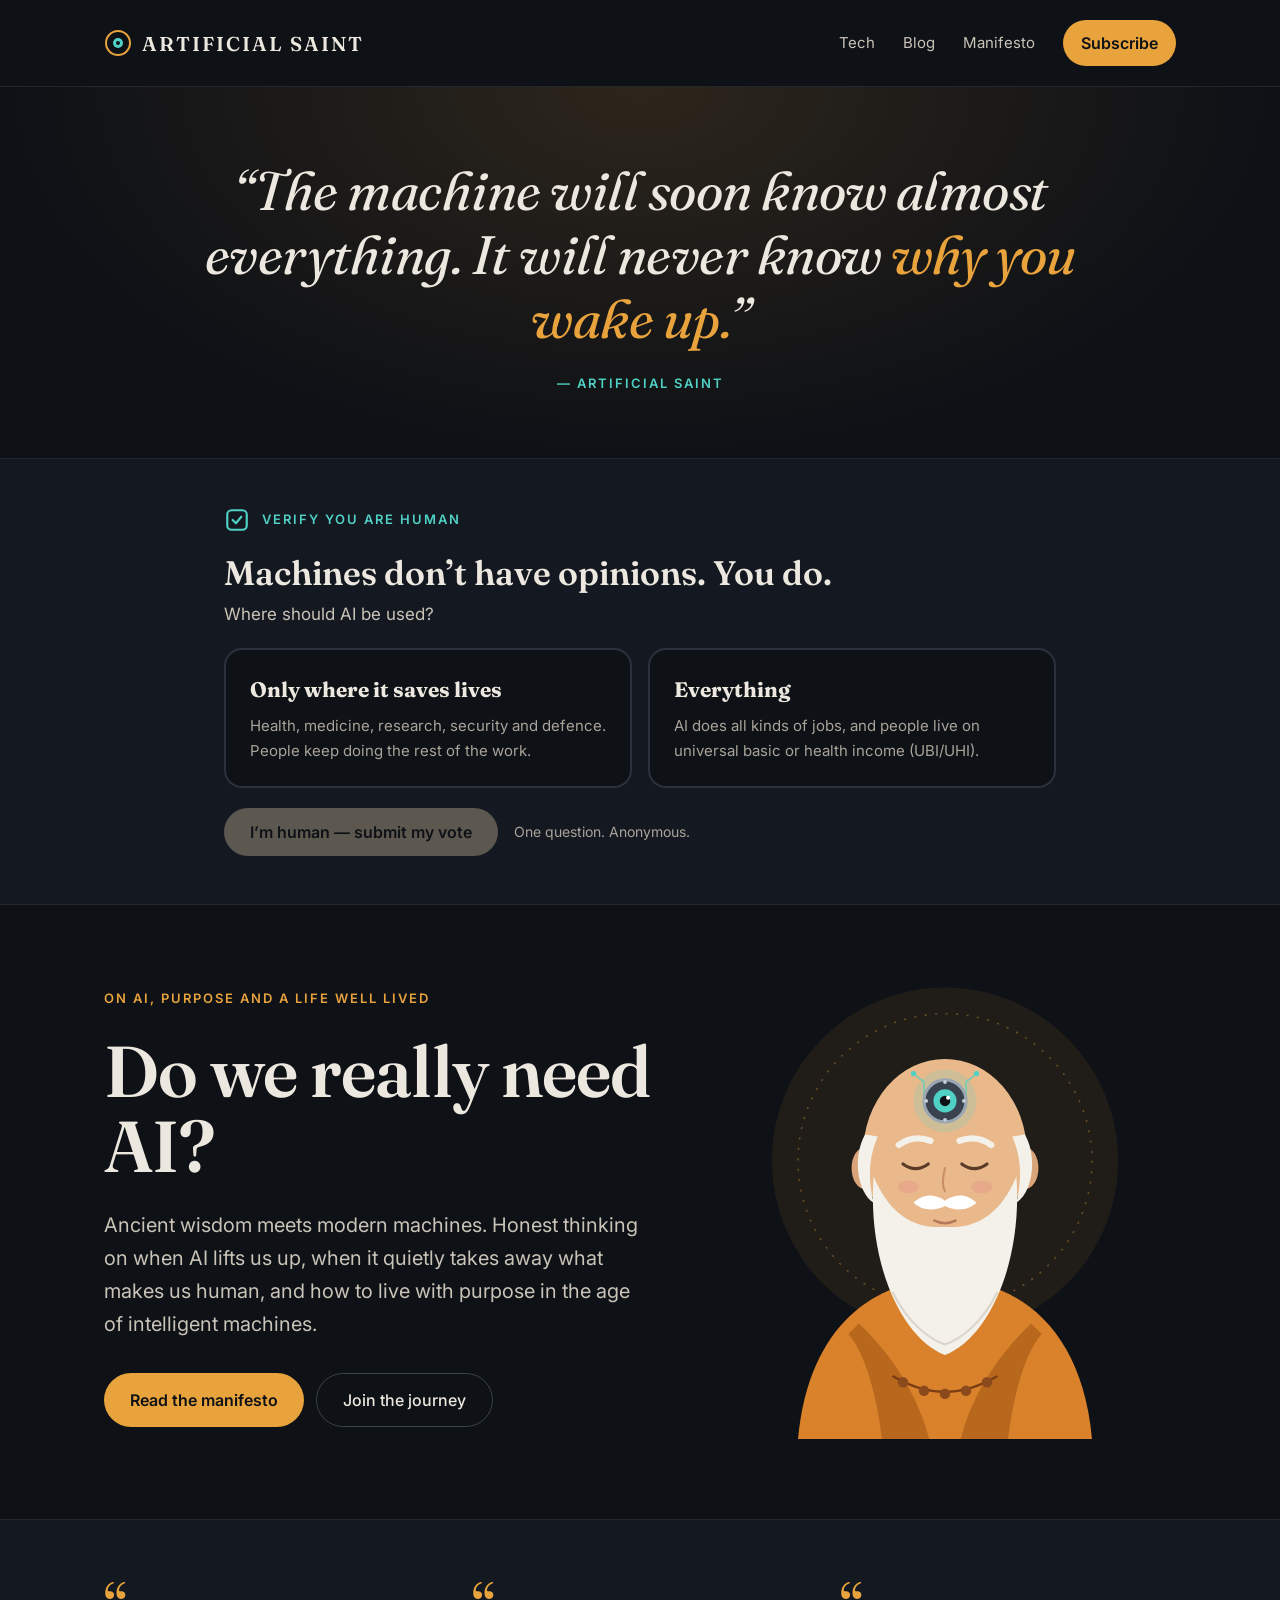
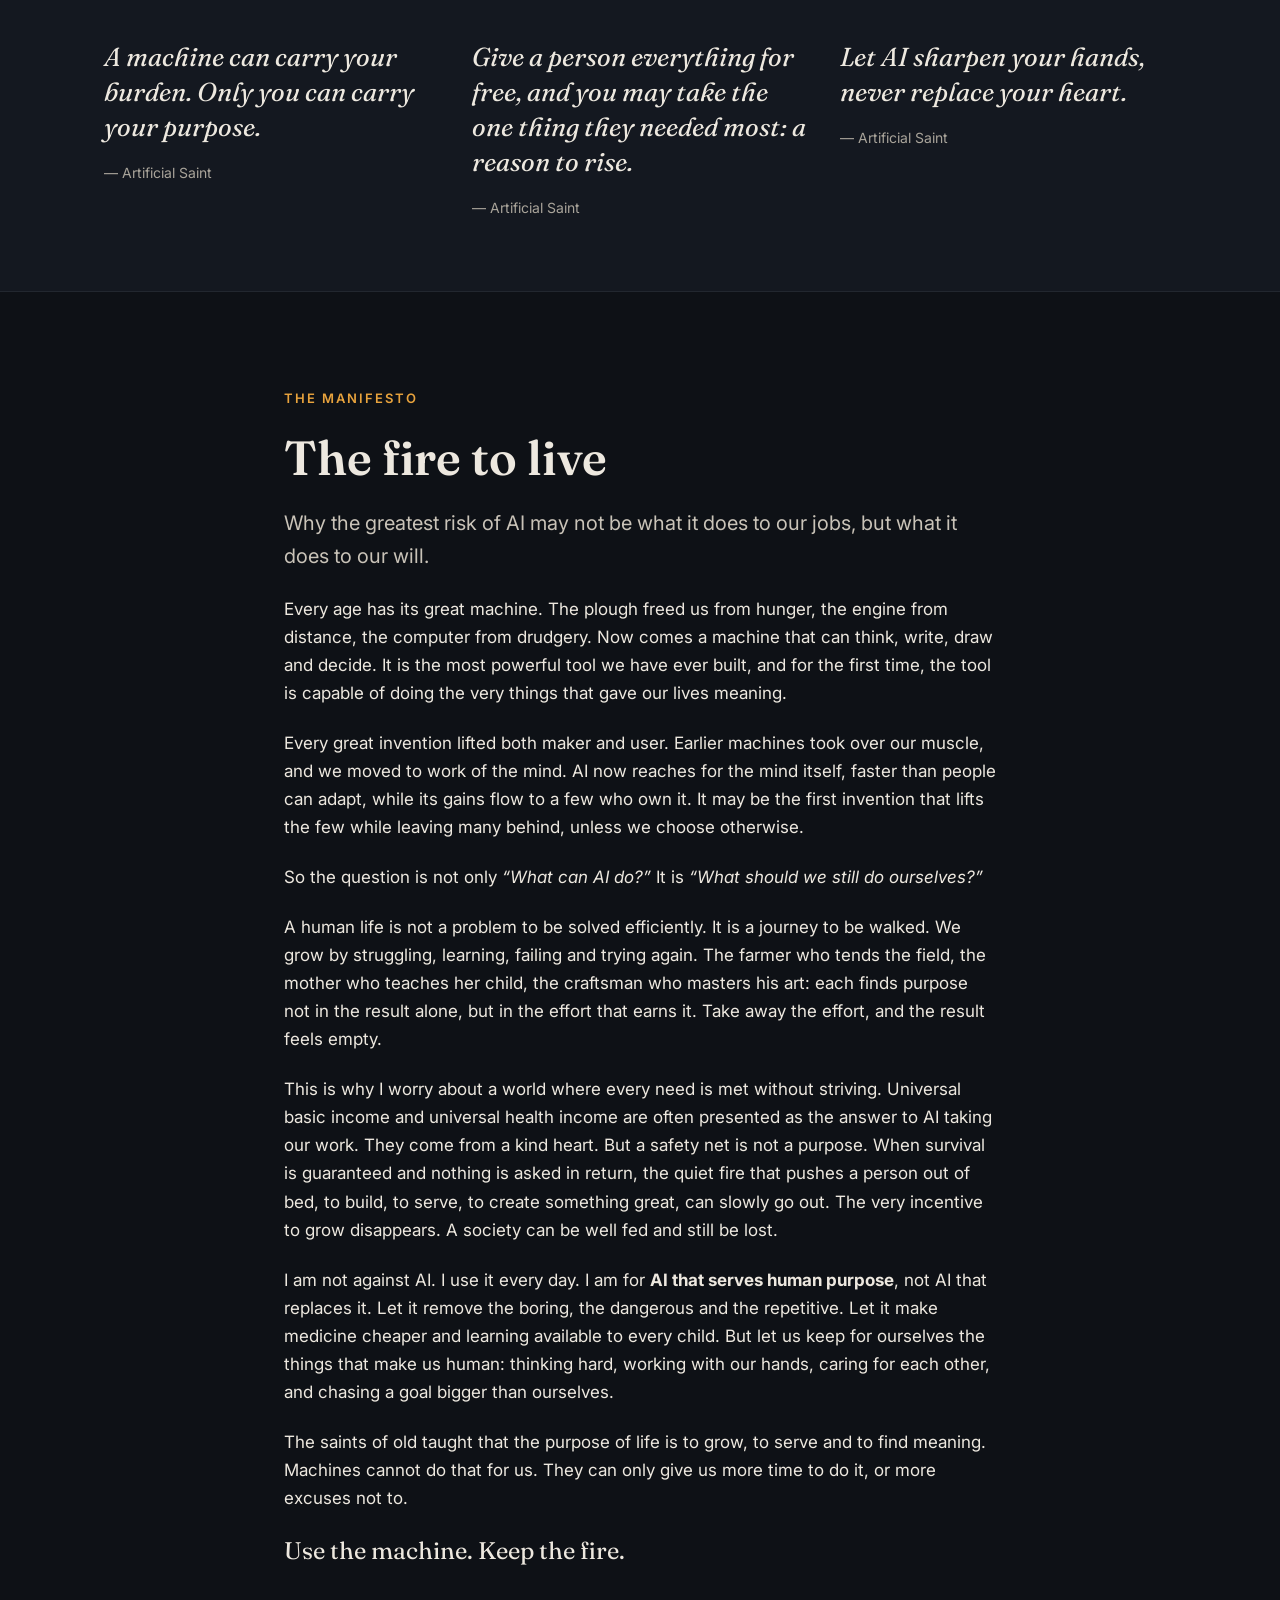
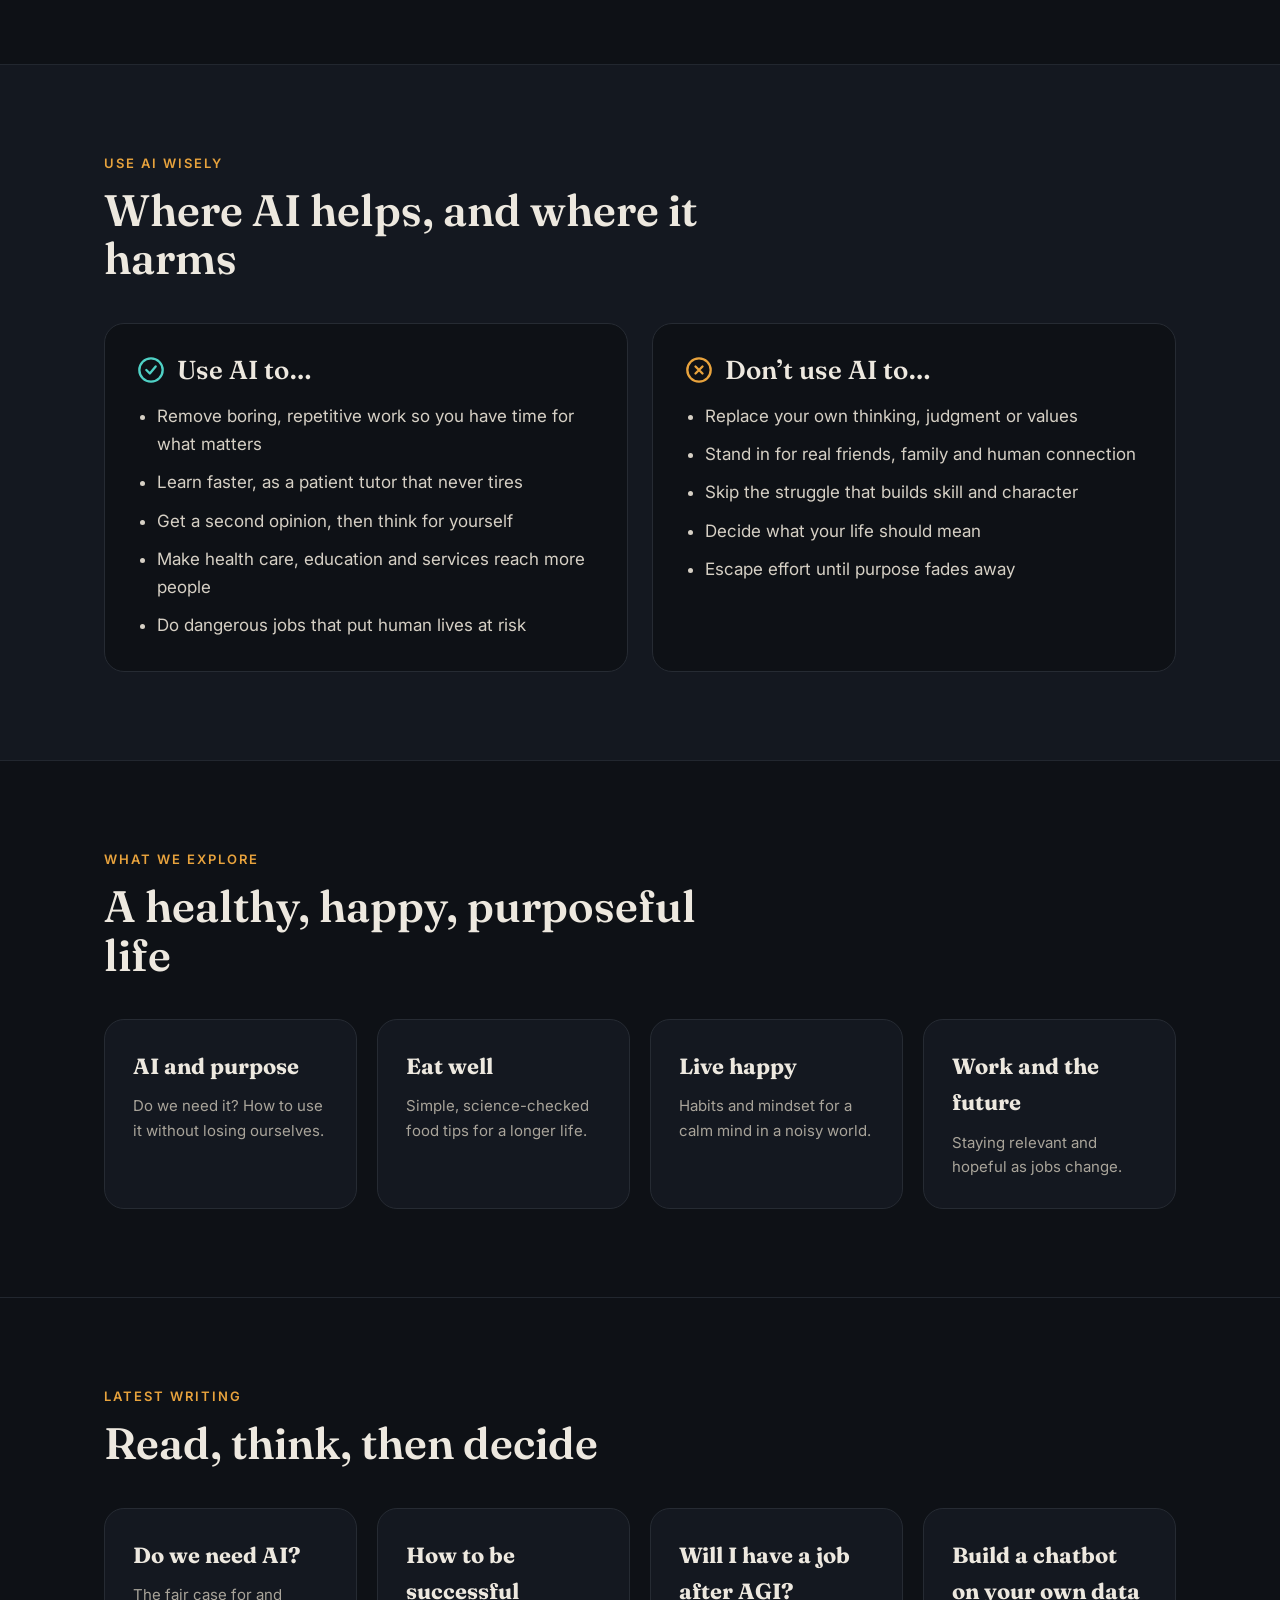
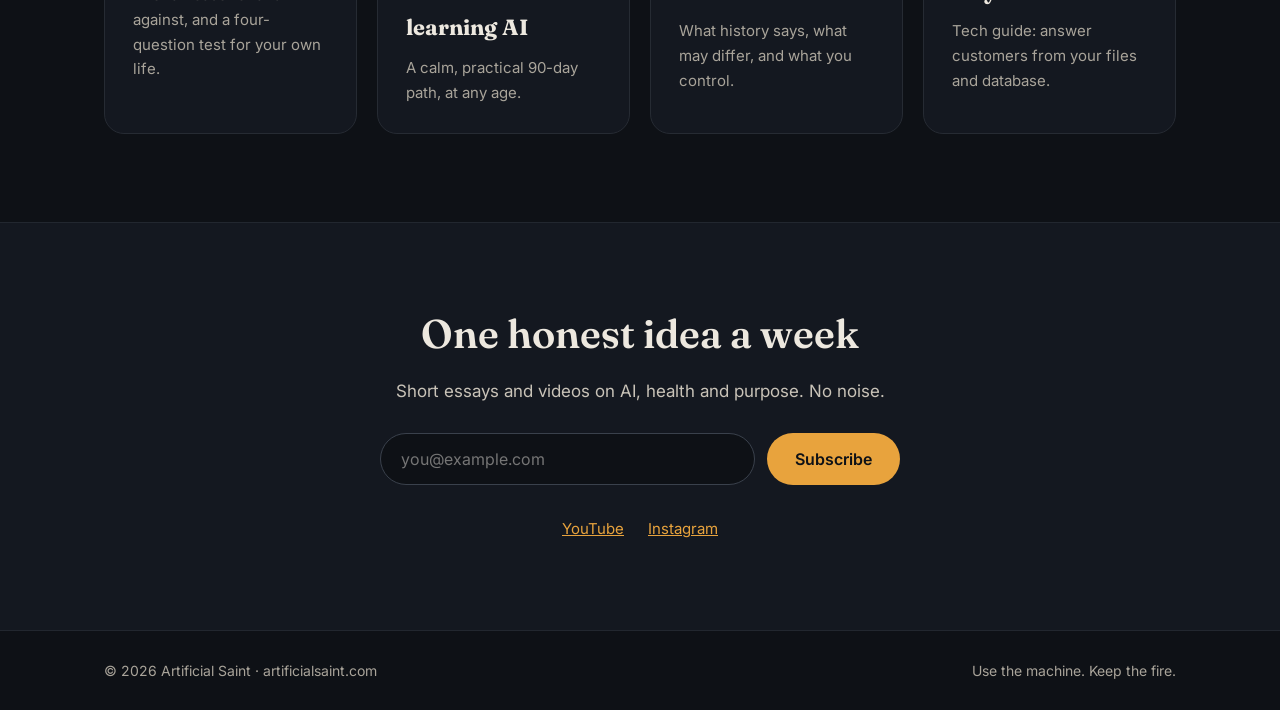
==== commit 49fdfcae: "Add Tech and Blog sections, new posts, chatbot guide; site name in capitals Co-Authored-By: Claude O" ====
--- a/index.html
+++ b/index.html
@@ -39,7 +39,7 @@
 header{border-bottom:1px solid var(--line)}
 nav{display:flex;flex-wrap:wrap;align-items:center;justify-content:space-between;gap:16px;padding-top:20px;padding-bottom:20px}
 .logo{display:flex;align-items:center;gap:10px;text-decoration:none;color:var(--text)}
-.logo span{font-family:var(--serif);font-size:22px;font-weight:600}
+.logo span{font-family:var(--serif);font-size:20px;font-weight:600;text-transform:uppercase;letter-spacing:2px}
 .navlinks{display:flex;flex-wrap:wrap;align-items:center;gap:8px 28px;font-size:15px}
 .navlinks a{color:var(--soft);text-decoration:none}
 .navlinks a.btn{color:var(--bg);padding:10px 18px}
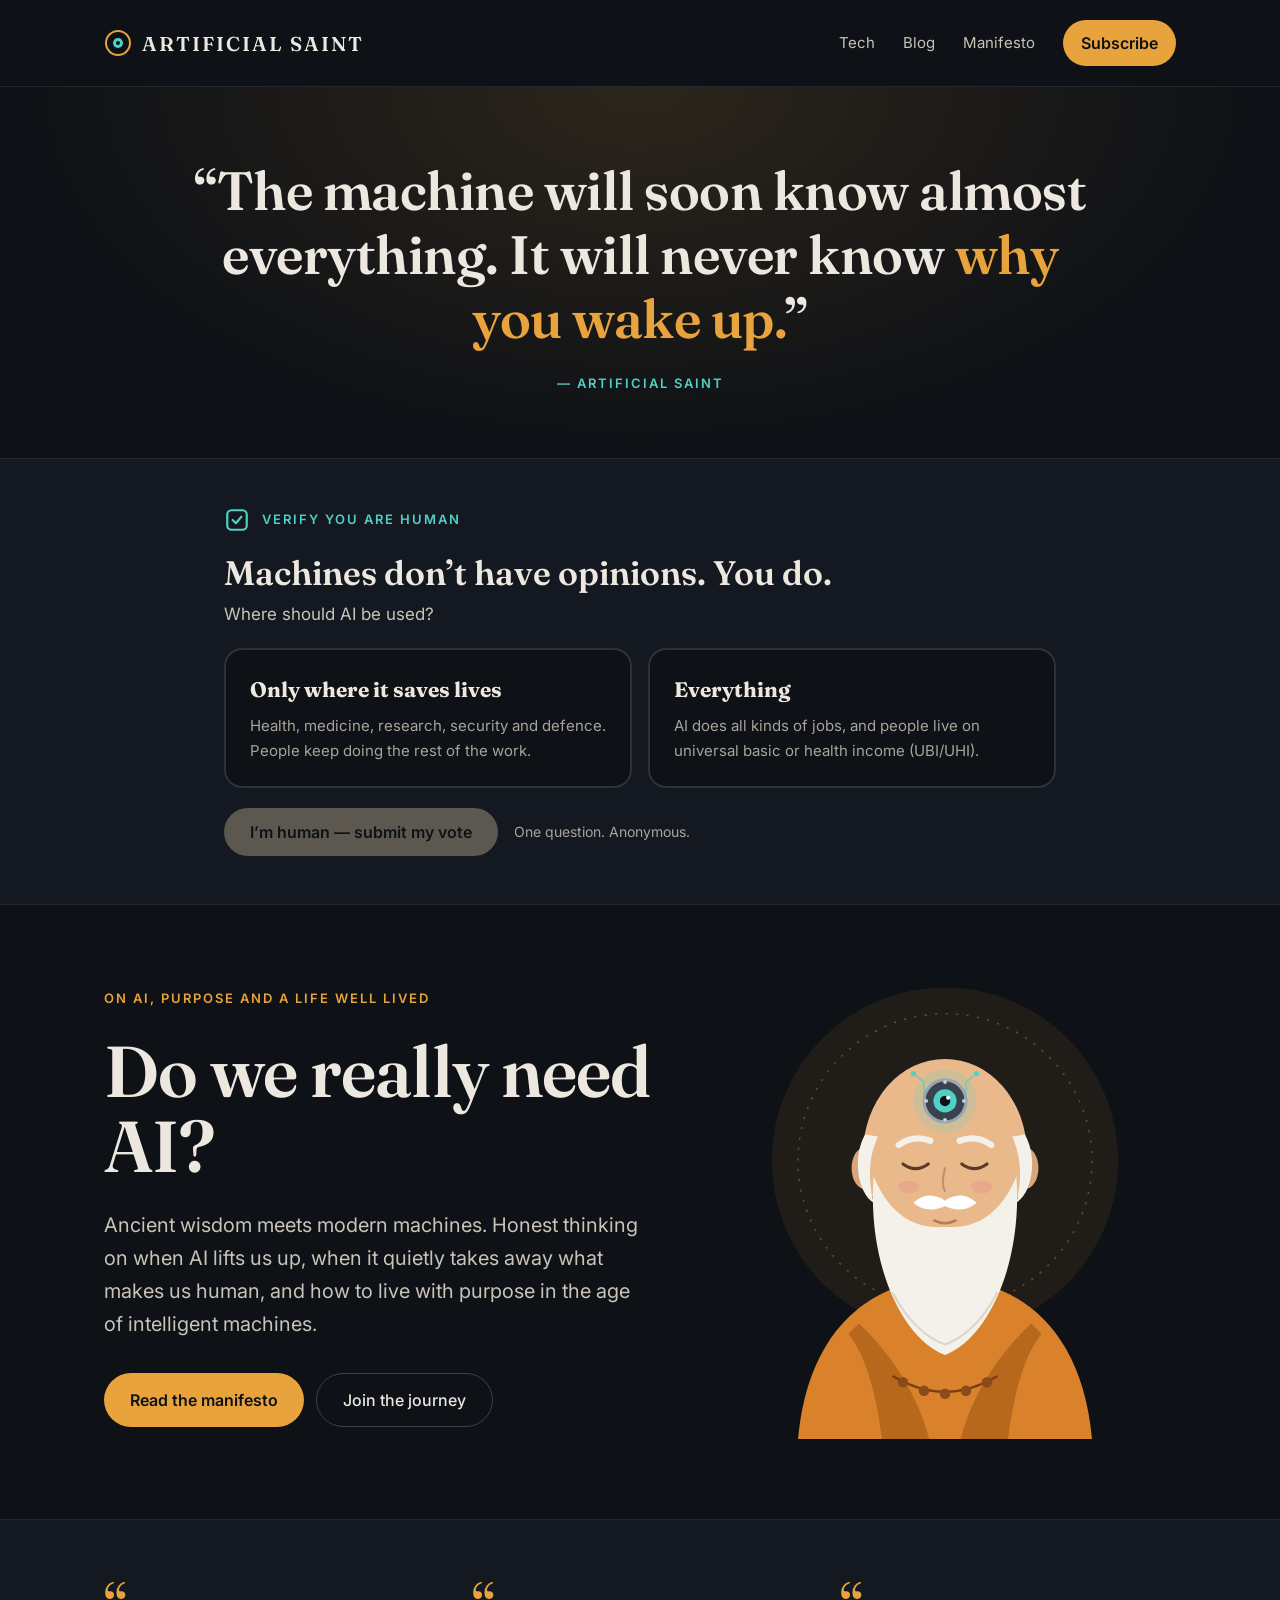
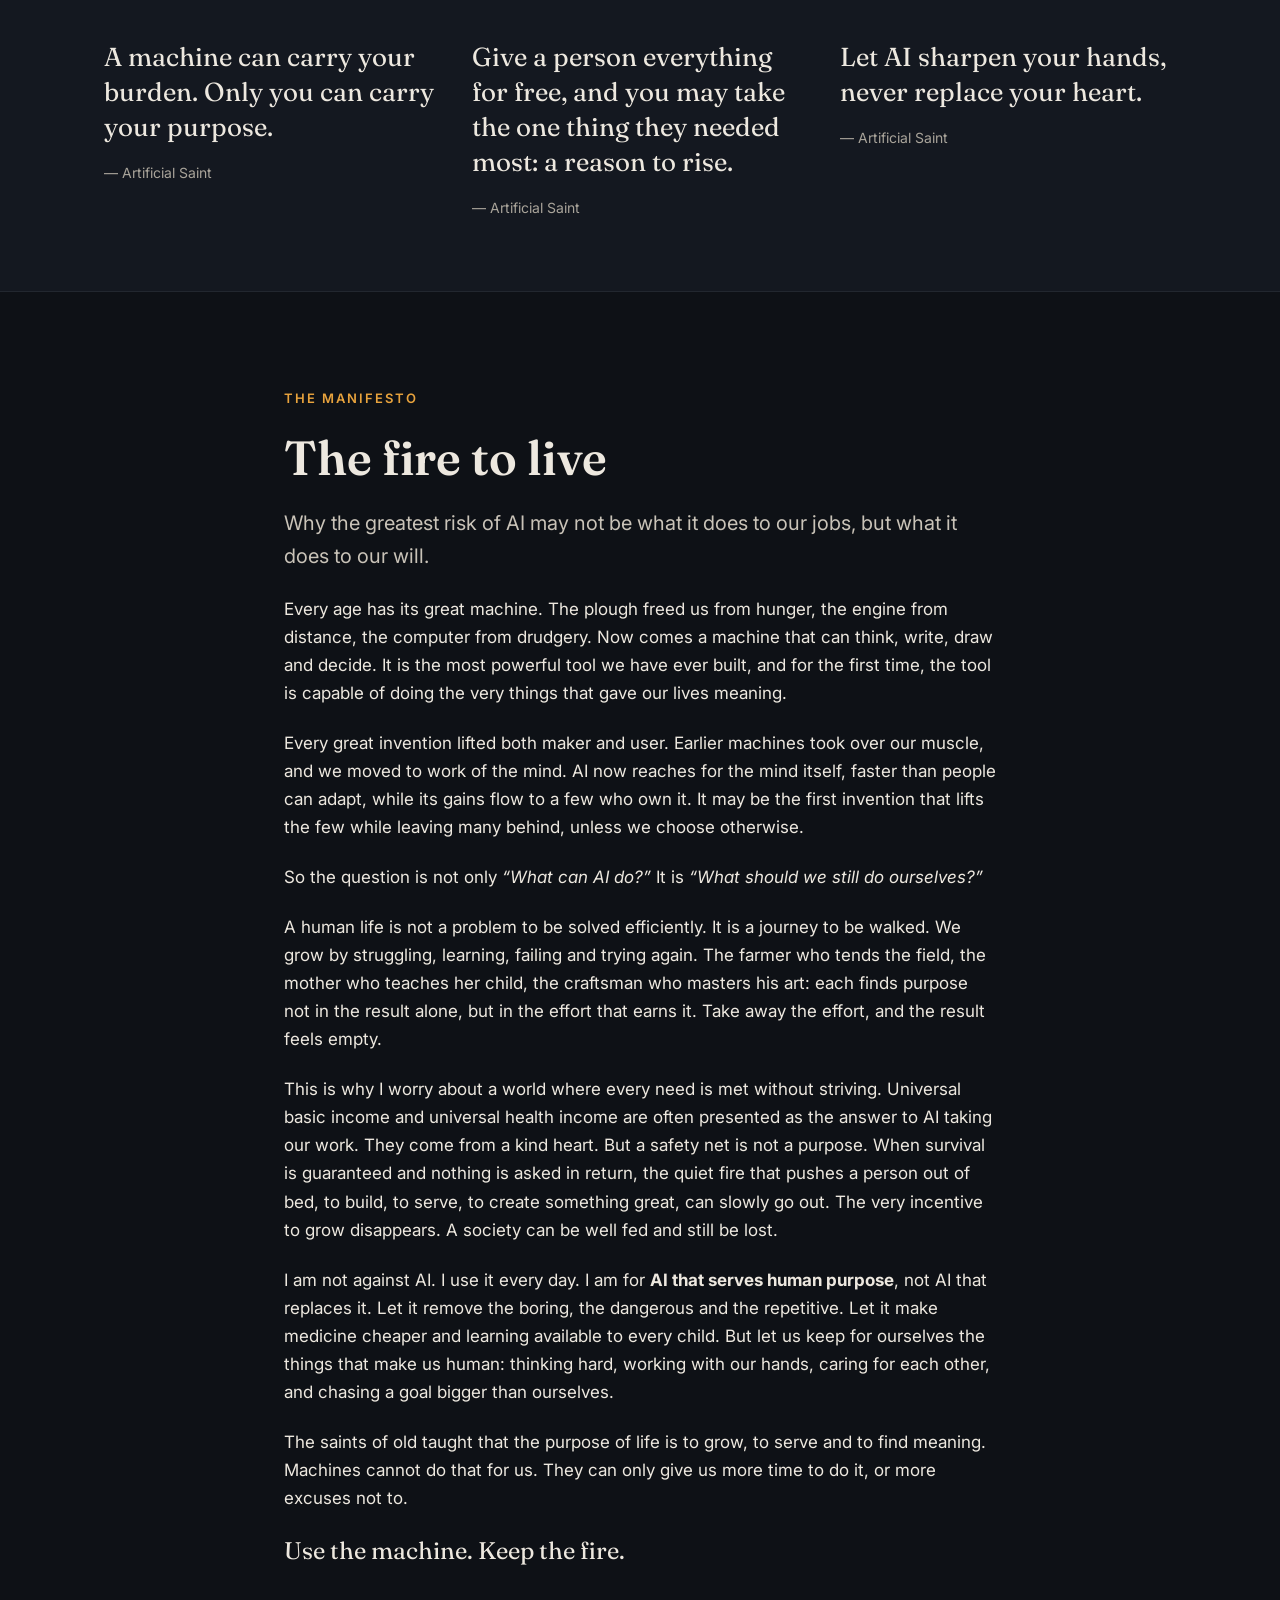
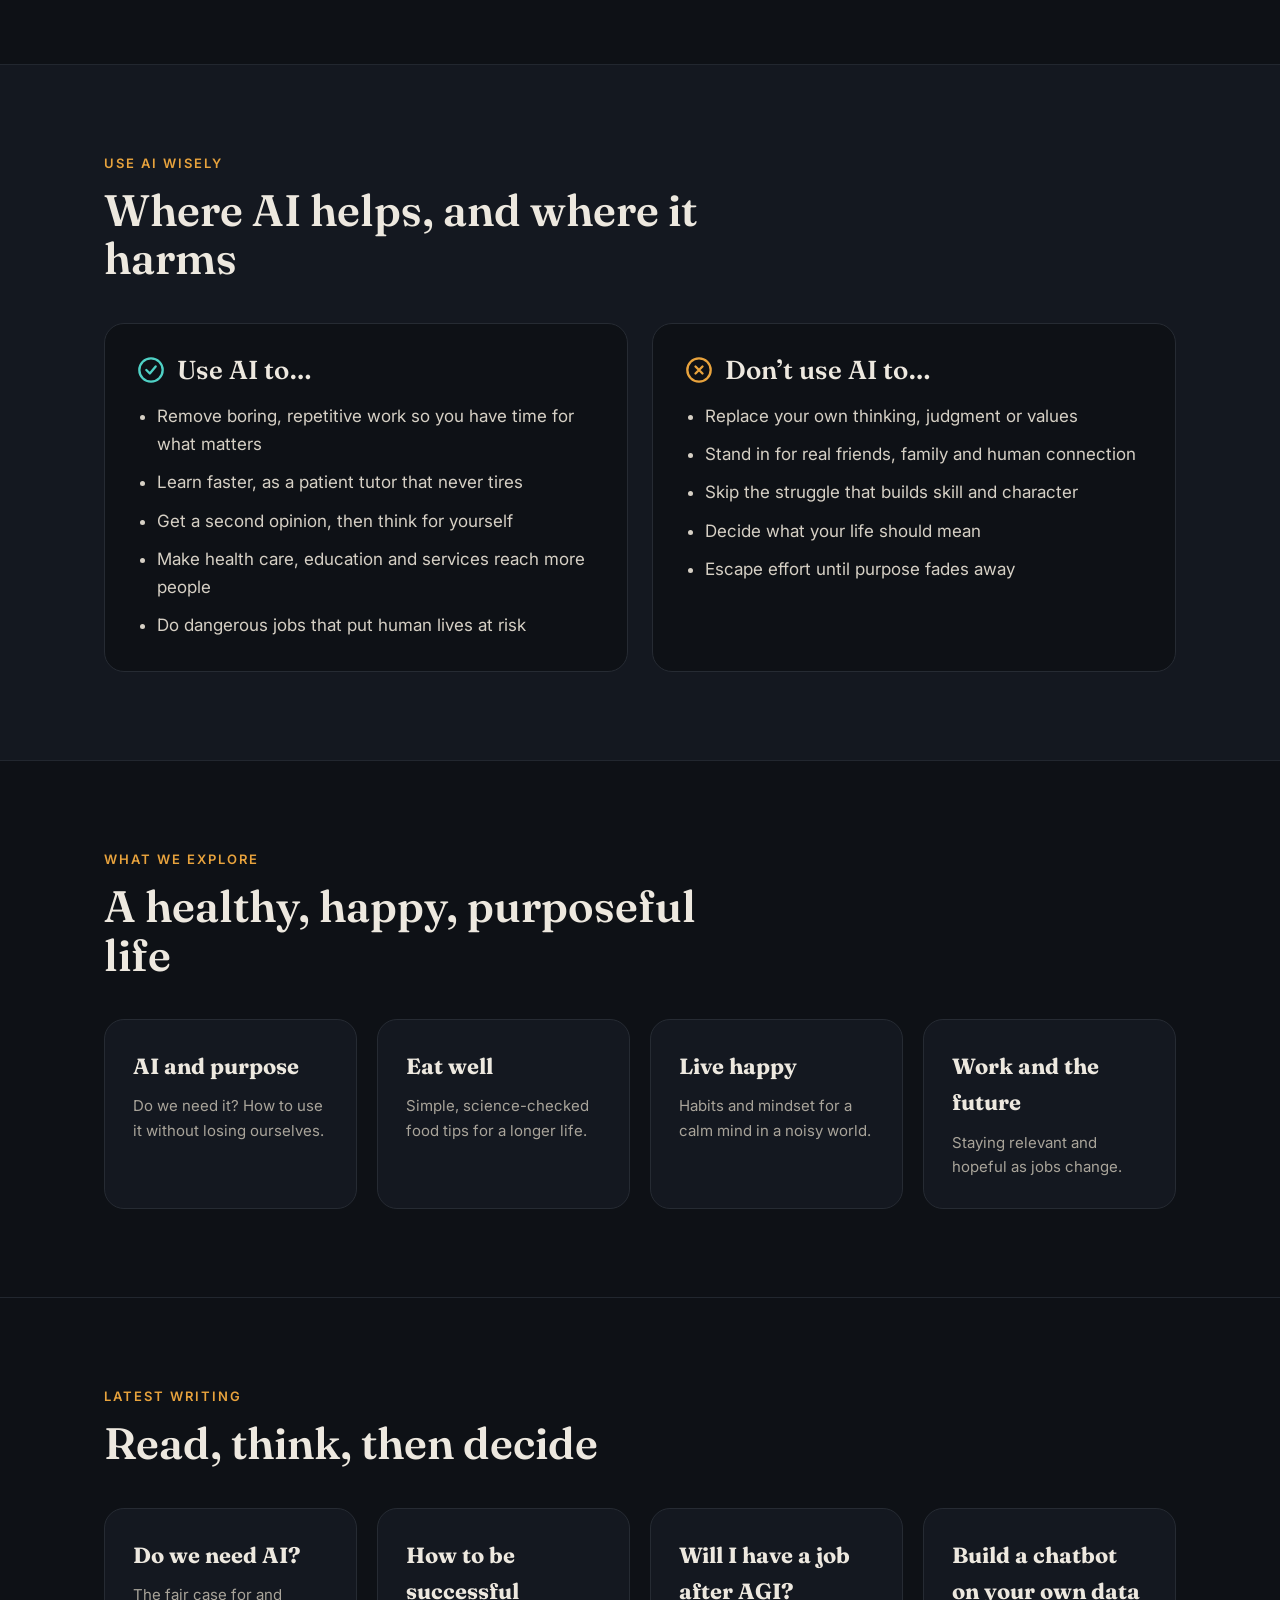
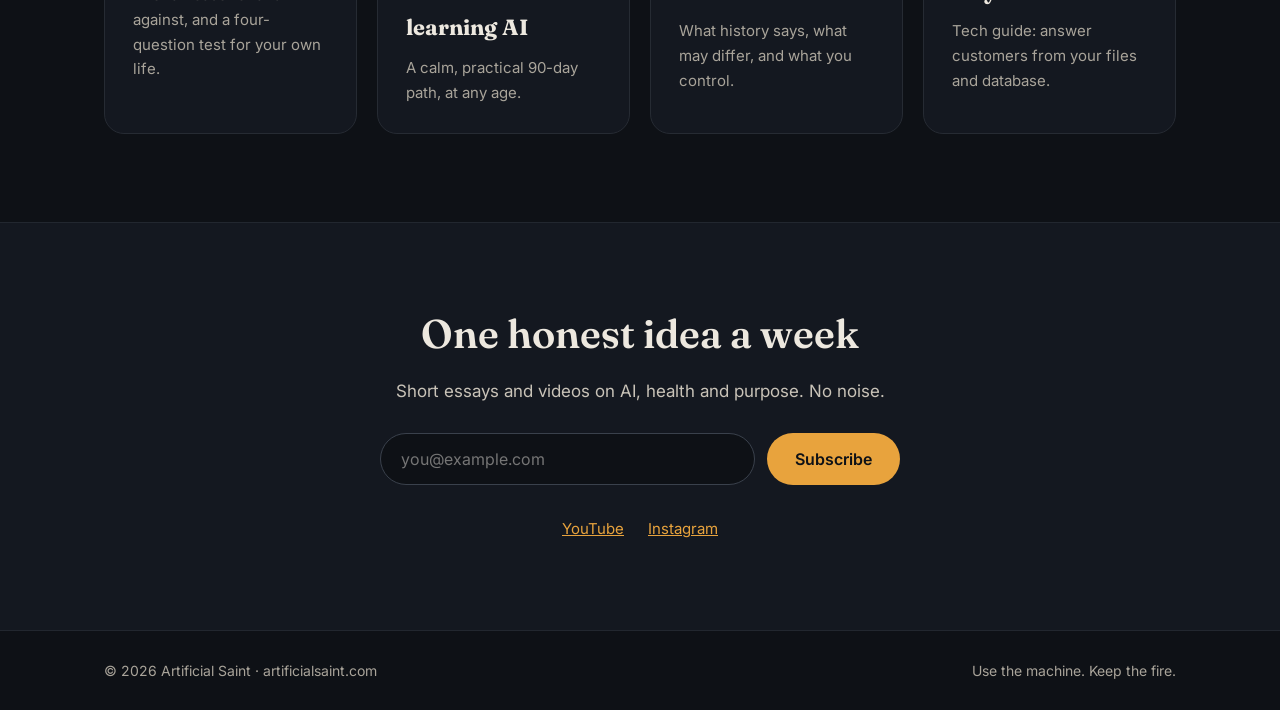
==== commit d3fc0cdf: "Use the page's heading font (non-italic) for quotes Co-Authored-By: Claude Opus 5.5 <noreply@anthrop" ====
--- a/index.html
+++ b/index.html
@@ -72,7 +72,7 @@
 .quotes{display:grid;grid-template-columns:repeat(auto-fit,minmax(300px,1fr));gap:32px;padding-top:72px;padding-bottom:72px}
 figure{margin:0;display:flex;flex-direction:column;gap:16px}
 .qmark{font-family:var(--serif);font-size:64px;line-height:.5;color:var(--accent)}
-blockquote{margin:0;font-family:var(--serif);font-style:italic;font-size:26px;line-height:1.35}
+blockquote{margin:0;font-family:var(--serif);font-style:normal;font-weight:400;font-size:26px;line-height:1.35}
 figcaption{font-size:14px;color:var(--muted)}
 
 /* Manifesto */
@@ -108,8 +108,8 @@
 footer{border-top:1px solid var(--line)}
 /* Top quote */
 .top-quote{padding:72px 24px 64px;text-align:center;display:flex;flex-direction:column;align-items:center;gap:22px;background:radial-gradient(ellipse at 50% 0%,rgba(232,163,61,.14),transparent 70%)}
-.top-quote blockquote{max-width:900px;font-size:clamp(30px,4.6vw,54px);line-height:1.18;font-style:italic;letter-spacing:-.5px}
-.top-quote blockquote em{color:var(--accent);font-style:italic}
+.top-quote blockquote{max-width:900px;font-size:clamp(30px,4.6vw,54px);line-height:1.18;font-style:normal;font-weight:600;letter-spacing:-.5px}
+.top-quote blockquote em{color:var(--accent);font-style:normal}
 .top-quote figcaption{font-size:13px;font-weight:600;letter-spacing:2px;text-transform:uppercase;color:var(--teal)}
 </style>
 </head>
